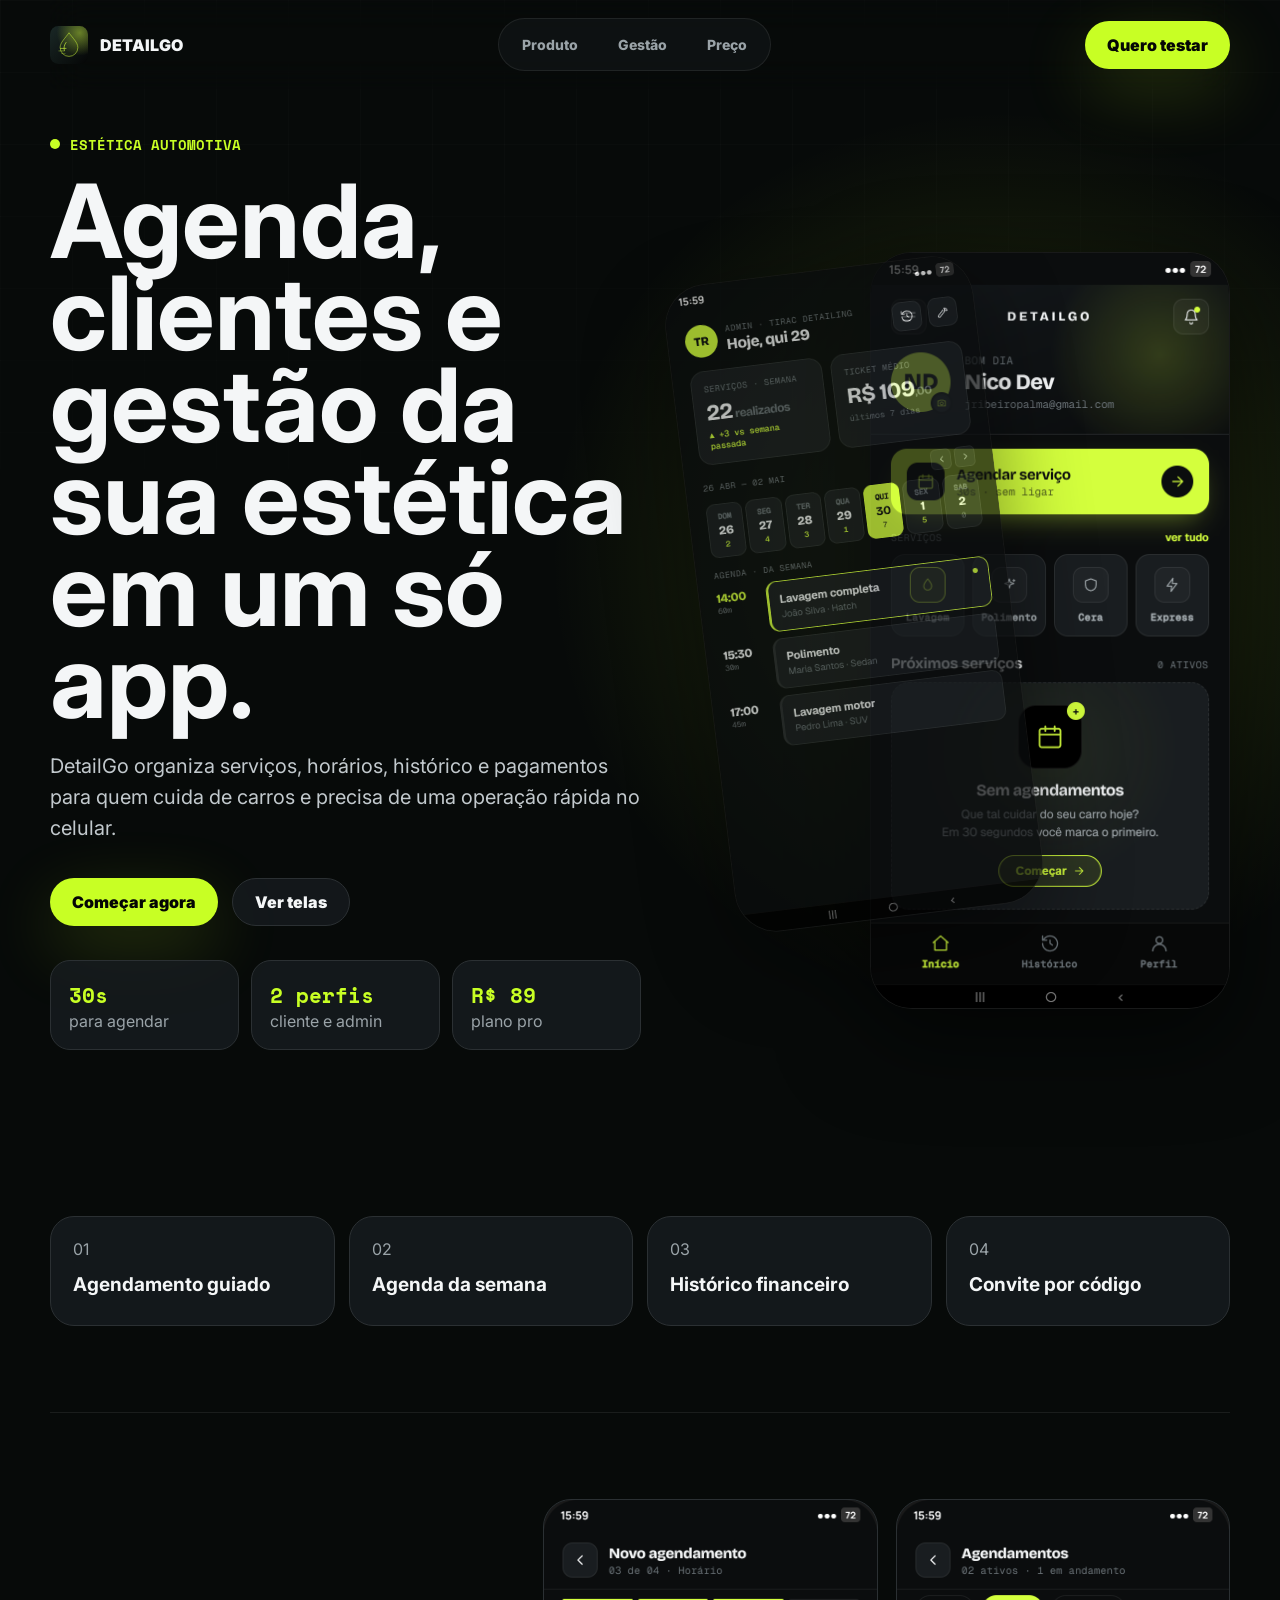
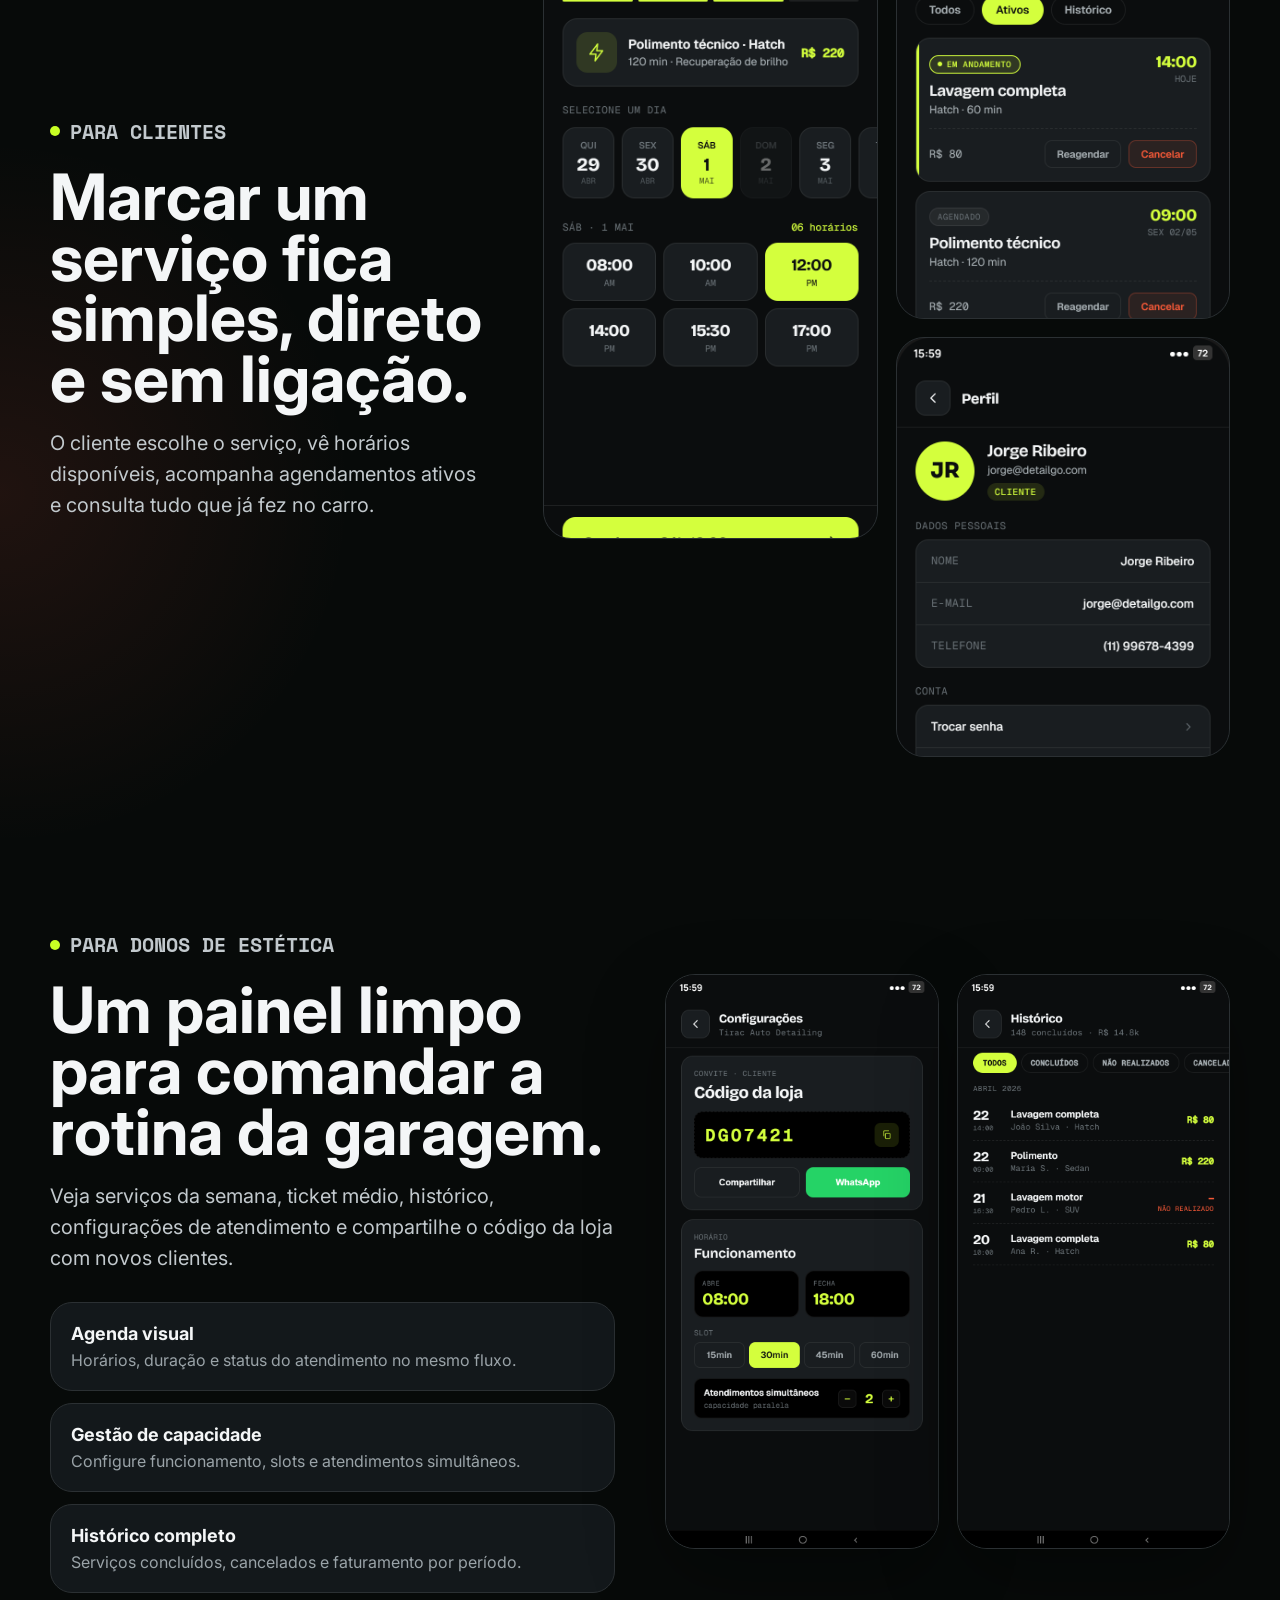
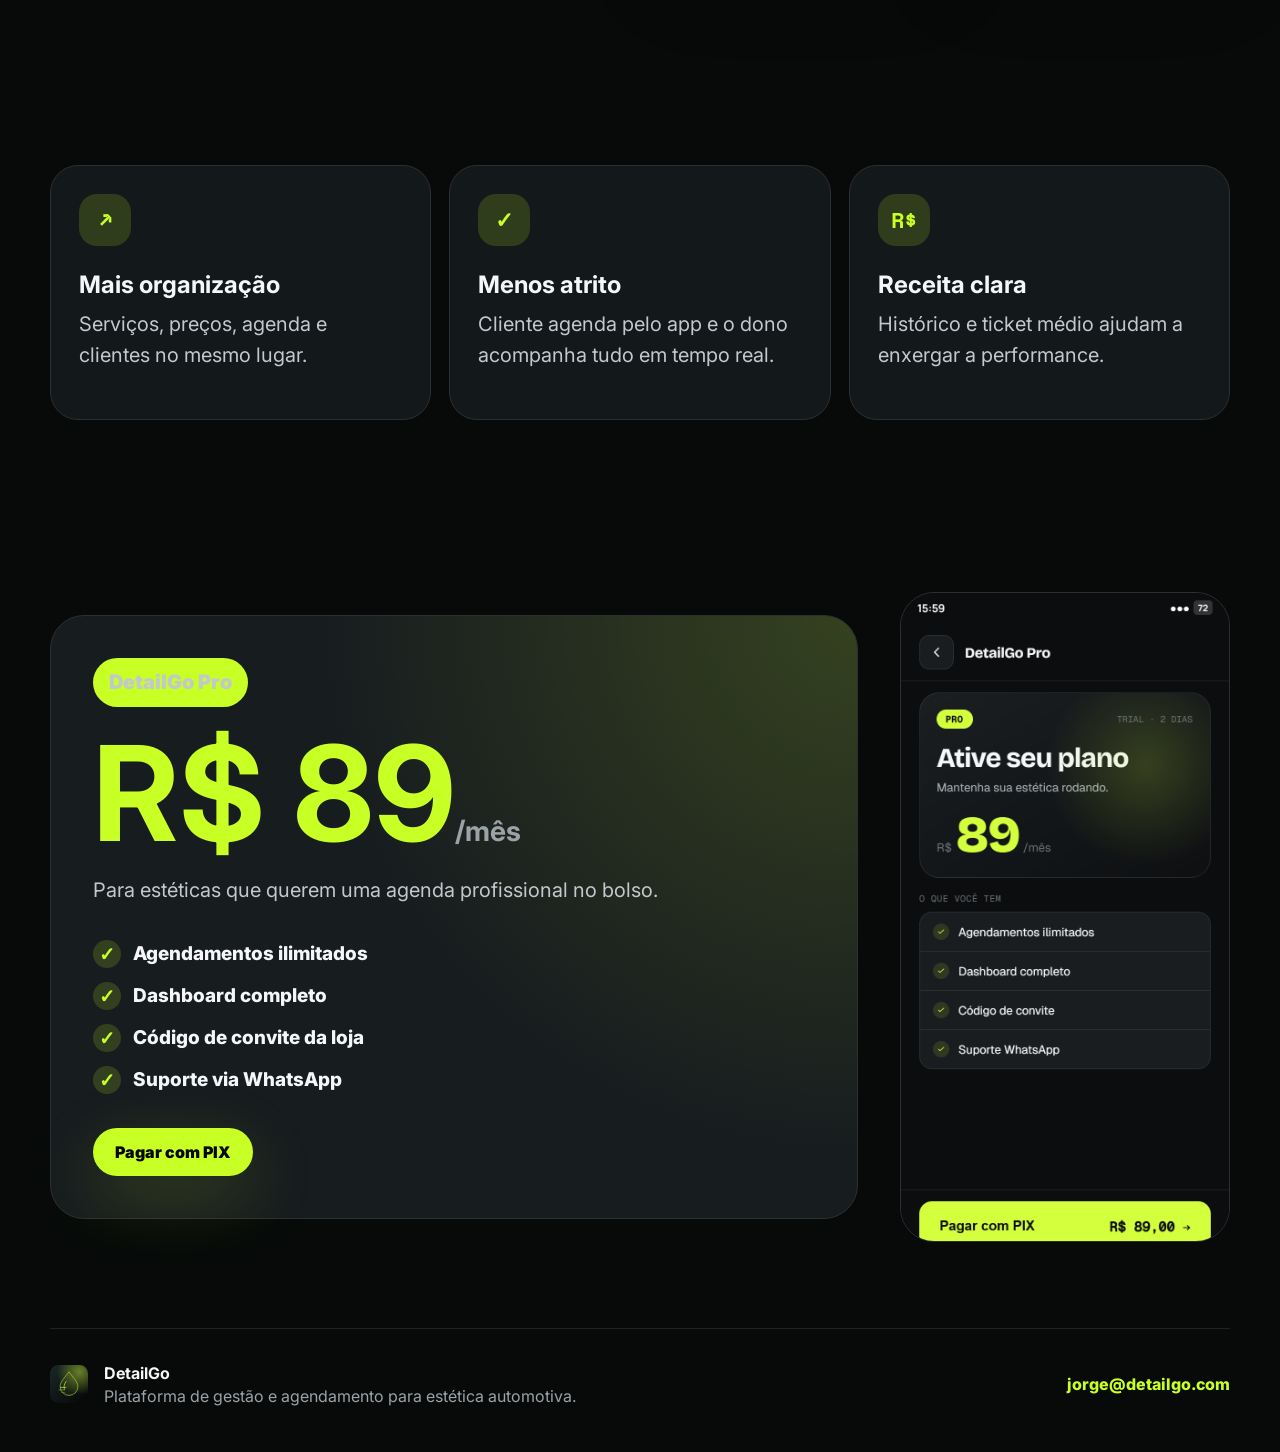
==== index.html @ 1adf85b4 "Create DetailGo landing page" ====
<!doctype html>
<html lang="pt-BR">
  <head>
    <meta charset="utf-8" />
    <meta name="viewport" content="width=device-width, initial-scale=1" />
    <meta
      name="description"
      content="DetailGo: plataforma de gestão e agendamento para serviços de estética automotiva."
    />
    <title>DetailGo - Estética Automotiva</title>
    <link rel="preconnect" href="https://fonts.googleapis.com" />
    <link rel="preconnect" href="https://fonts.gstatic.com" crossorigin />
    <link
      href="https://fonts.googleapis.com/css2?family=Inter:wght@500;600;700;800;900&family=Space+Mono:wght@400;700&display=swap"
      rel="stylesheet"
    />
    <link rel="stylesheet" href="styles.css" />
  </head>
  <body>
    <header class="topbar">
      <a class="brand" href="#inicio" aria-label="DetailGo">
        <img src="assets/logo-01-speed-drop.svg" alt="" />
        <span>DetailGo</span>
      </a>
      <nav class="nav" aria-label="Principal">
        <a href="#produto">Produto</a>
        <a href="#gestao">Gestão</a>
        <a href="#preco">Preço</a>
      </nav>
      <a class="nav-cta" href="mailto:jorge@detailgo.com">Quero testar</a>
    </header>

    <main id="inicio">
      <section class="hero">
        <div class="hero-copy">
          <p class="eyebrow"><span></span> estética automotiva</p>
          <h1>Agenda, clientes e gestão da sua estética em um só app.</h1>
          <p class="lead">
            DetailGo organiza serviços, horários, histórico e pagamentos para
            quem cuida de carros e precisa de uma operação rápida no celular.
          </p>
          <div class="hero-actions">
            <a class="button primary" href="mailto:jorge@detailgo.com">Começar agora</a>
            <a class="button ghost" href="#produto">Ver telas</a>
          </div>
          <div class="metrics" aria-label="Resumo do produto">
            <div>
              <strong>30s</strong>
              <span>para agendar</span>
            </div>
            <div>
              <strong>2 perfis</strong>
              <span>cliente e admin</span>
            </div>
            <div>
              <strong>R$ 89</strong>
              <span>plano pro</span>
            </div>
          </div>
        </div>

        <div class="phone-stage" aria-label="Prévia do aplicativo DetailGo">
          <div class="phone phone-main">
            <img src="assets/cliente-03-home.png" alt="Tela inicial do app DetailGo para clientes" />
          </div>
          <div class="phone phone-back">
            <img src="assets/admin-01-painel.png" alt="Painel administrativo do DetailGo" />
          </div>
        </div>
      </section>

      <section class="section strip" aria-label="Principais recursos">
        <div class="strip-item">
          <span>01</span>
          <strong>Agendamento guiado</strong>
        </div>
        <div class="strip-item">
          <span>02</span>
          <strong>Agenda da semana</strong>
        </div>
        <div class="strip-item">
          <span>03</span>
          <strong>Histórico financeiro</strong>
        </div>
        <div class="strip-item">
          <span>04</span>
          <strong>Convite por código</strong>
        </div>
      </section>

      <section id="produto" class="section split">
        <div>
          <p class="eyebrow"><span></span> para clientes</p>
          <h2>Marcar um serviço fica simples, direto e sem ligação.</h2>
          <p>
            O cliente escolhe o serviço, vê horários disponíveis, acompanha
            agendamentos ativos e consulta tudo que já fez no carro.
          </p>
        </div>
        <div class="screen-grid">
          <figure class="screen-card tall">
            <img src="assets/cliente-05-agendamento.png" alt="Seleção de horário no DetailGo" />
          </figure>
          <figure class="screen-card">
            <img src="assets/cliente-06-agendamentos.png" alt="Lista de agendamentos ativos" />
          </figure>
          <figure class="screen-card">
            <img src="assets/cliente-08-perfil.png" alt="Perfil do cliente no DetailGo" />
          </figure>
        </div>
      </section>

      <section id="gestao" class="section admin-panel">
        <div class="admin-copy">
          <p class="eyebrow"><span></span> para donos de estética</p>
          <h2>Um painel limpo para comandar a rotina da garagem.</h2>
          <p>
            Veja serviços da semana, ticket médio, histórico, configurações de
            atendimento e compartilhe o código da loja com novos clientes.
          </p>
          <div class="feature-list">
            <div>
              <strong>Agenda visual</strong>
              <span>Horários, duração e status do atendimento no mesmo fluxo.</span>
            </div>
            <div>
              <strong>Gestão de capacidade</strong>
              <span>Configure funcionamento, slots e atendimentos simultâneos.</span>
            </div>
            <div>
              <strong>Histórico completo</strong>
              <span>Serviços concluídos, cancelados e faturamento por período.</span>
            </div>
          </div>
        </div>
        <div class="admin-screens">
          <img src="assets/admin-02-gerenciar.png" alt="Configurações da loja no DetailGo" />
          <img src="assets/admin-03-historico.png" alt="Histórico administrativo no DetailGo" />
        </div>
      </section>

      <section class="section cards">
        <article>
          <span class="icon">↗</span>
          <h3>Mais organização</h3>
          <p>Serviços, preços, agenda e clientes no mesmo lugar.</p>
        </article>
        <article>
          <span class="icon">✓</span>
          <h3>Menos atrito</h3>
          <p>Cliente agenda pelo app e o dono acompanha tudo em tempo real.</p>
        </article>
        <article>
          <span class="icon">R$</span>
          <h3>Receita clara</h3>
          <p>Histórico e ticket médio ajudam a enxergar a performance.</p>
        </article>
      </section>

      <section id="preco" class="section pricing">
        <div class="pricing-card">
          <div>
            <p class="badge">DetailGo Pro</p>
            <h2>R$ 89<span>/mês</span></h2>
            <p>Para estéticas que querem uma agenda profissional no bolso.</p>
          </div>
          <ul>
            <li>Agendamentos ilimitados</li>
            <li>Dashboard completo</li>
            <li>Código de convite da loja</li>
            <li>Suporte via WhatsApp</li>
          </ul>
          <a class="button primary" href="mailto:jorge@detailgo.com">Pagar com PIX</a>
        </div>
        <div class="price-phone">
          <img src="assets/admin-04-assinatura.png" alt="Tela de assinatura DetailGo Pro" />
        </div>
      </section>
    </main>

    <footer class="footer">
      <img src="assets/logo-01-speed-drop.svg" alt="" />
      <div>
        <strong>DetailGo</strong>
        <span>Plataforma de gestão e agendamento para estética automotiva.</span>
      </div>
      <a href="mailto:jorge@detailgo.com">jorge@detailgo.com</a>
    </footer>
  </body>
</html>
---- styles.css ----
:root {
  --lime: #c8ff24;
  --lime-soft: rgba(200, 255, 36, 0.16);
  --ink: #070a09;
  --panel: #171c1f;
  --panel-2: #101415;
  --line: #2b3033;
  --text: #f4f6f7;
  --muted: #9aa3a8;
  --danger: #ff6548;
}

* {
  box-sizing: border-box;
}

html {
  scroll-behavior: smooth;
}

body {
  margin: 0;
  background:
    radial-gradient(circle at 78% 12%, rgba(200, 255, 36, 0.18), transparent 28rem),
    radial-gradient(circle at 0% 45%, rgba(255, 96, 72, 0.1), transparent 22rem),
    var(--ink);
  color: var(--text);
  font-family: Inter, system-ui, -apple-system, BlinkMacSystemFont, "Segoe UI", sans-serif;
}

body::before {
  content: "";
  position: fixed;
  inset: 0;
  pointer-events: none;
  background-image:
    linear-gradient(rgba(255, 255, 255, 0.028) 1px, transparent 1px),
    linear-gradient(90deg, rgba(255, 255, 255, 0.028) 1px, transparent 1px);
  background-size: 72px 72px;
  mask-image: linear-gradient(to bottom, rgba(0, 0, 0, 0.7), transparent 75%);
}

a {
  color: inherit;
  text-decoration: none;
}

img {
  display: block;
  max-width: 100%;
}

.topbar {
  position: sticky;
  top: 0;
  z-index: 20;
  display: flex;
  align-items: center;
  justify-content: space-between;
  gap: 24px;
  width: min(1180px, calc(100% - 40px));
  margin: 0 auto;
  padding: 18px 0;
  backdrop-filter: blur(18px);
}

.brand {
  display: inline-flex;
  align-items: center;
  gap: 12px;
  font-weight: 900;
  text-transform: uppercase;
  letter-spacing: 0;
}

.brand img,
.footer img {
  width: 38px;
  height: 38px;
  object-fit: contain;
}

.nav {
  display: flex;
  align-items: center;
  gap: 8px;
  padding: 7px;
  border: 1px solid rgba(255, 255, 255, 0.08);
  border-radius: 999px;
  background: rgba(16, 20, 21, 0.78);
}

.nav a {
  padding: 10px 16px;
  border-radius: 999px;
  color: var(--muted);
  font-size: 14px;
  font-weight: 800;
}

.nav a:hover {
  color: var(--text);
  background: rgba(255, 255, 255, 0.06);
}

.nav-cta,
.button {
  display: inline-flex;
  align-items: center;
  justify-content: center;
  min-height: 48px;
  padding: 0 22px;
  border-radius: 999px;
  font-weight: 900;
}

.nav-cta,
.button.primary {
  background: var(--lime);
  color: #050705;
  box-shadow: 0 22px 70px rgba(200, 255, 36, 0.18);
}

.button.ghost {
  border: 1px solid var(--line);
  background: rgba(23, 28, 31, 0.78);
  color: var(--text);
}

.hero,
.section {
  width: min(1180px, calc(100% - 40px));
  margin: 0 auto;
}

.hero {
  display: grid;
  grid-template-columns: minmax(0, 1fr) minmax(420px, 0.9fr);
  align-items: center;
  gap: 58px;
  min-height: calc(100vh - 84px);
  padding: 44px 0 80px;
}

.eyebrow {
  display: inline-flex;
  align-items: center;
  gap: 10px;
  margin: 0 0 20px;
  color: var(--lime);
  font-family: "Space Mono", monospace;
  font-size: 14px;
  font-weight: 700;
  text-transform: uppercase;
  letter-spacing: 0;
}

.eyebrow span {
  width: 10px;
  height: 10px;
  border-radius: 50%;
  background: var(--lime);
}

h1,
h2,
h3,
p {
  margin-top: 0;
}

h1 {
  max-width: 740px;
  margin-bottom: 24px;
  font-size: clamp(48px, 8vw, 104px);
  line-height: 0.9;
  letter-spacing: 0;
}

h2 {
  margin-bottom: 18px;
  font-size: clamp(34px, 5vw, 64px);
  line-height: 0.95;
  letter-spacing: 0;
}

h3 {
  margin-bottom: 10px;
  font-size: 24px;
}

.lead,
.split p,
.admin-copy > p,
.pricing-card p,
.cards p {
  color: #c2c9cd;
  font-size: 20px;
  line-height: 1.55;
}

.hero-actions {
  display: flex;
  flex-wrap: wrap;
  gap: 14px;
  margin: 34px 0;
}

.metrics {
  display: grid;
  grid-template-columns: repeat(3, minmax(0, 1fr));
  gap: 12px;
  max-width: 620px;
}

.metrics div,
.strip-item,
.cards article,
.pricing-card,
.feature-list div {
  border: 1px solid var(--line);
  background: rgba(23, 28, 31, 0.82);
}

.metrics div {
  padding: 18px;
  border-radius: 20px;
}

.metrics strong {
  display: block;
  color: var(--lime);
  font-family: "Space Mono", monospace;
  font-size: 21px;
}

.metrics span,
.strip-item span,
.feature-list span,
.footer span {
  color: var(--muted);
}

.phone-stage {
  position: relative;
  min-height: 680px;
}

.phone {
  position: absolute;
  overflow: hidden;
  border: 1px solid rgba(255, 255, 255, 0.08);
  border-radius: 42px;
  background: #050606;
  box-shadow: 0 30px 90px rgba(0, 0, 0, 0.58);
}

.phone img {
  width: 100%;
  height: 100%;
  object-fit: cover;
}

.phone-main {
  right: 0;
  top: 0;
  width: min(360px, 74vw);
}

.phone-back {
  left: 0;
  bottom: 12px;
  width: min(310px, 60vw);
  opacity: 0.72;
  transform: rotate(-7deg);
}

.strip {
  display: grid;
  grid-template-columns: repeat(4, minmax(0, 1fr));
  gap: 14px;
  padding: 22px 0 96px;
}

.strip-item {
  min-height: 110px;
  padding: 22px;
  border-radius: 24px;
}

.strip-item strong {
  display: block;
  margin-top: 14px;
  font-size: 19px;
}

.section {
  padding: 86px 0;
}

.split {
  display: grid;
  grid-template-columns: 0.78fr 1.22fr;
  gap: 54px;
  align-items: center;
  border-top: 1px solid rgba(255, 255, 255, 0.08);
}

.screen-grid {
  display: grid;
  grid-template-columns: repeat(2, minmax(0, 1fr));
  gap: 18px;
  align-items: start;
}

.screen-card {
  overflow: hidden;
  margin: 0;
  border: 1px solid var(--line);
  border-radius: 28px;
  background: var(--panel);
  max-height: 420px;
}

.screen-card.tall {
  grid-row: span 2;
  max-height: 640px;
}

.screen-card img {
  width: 100%;
  height: 100%;
  object-fit: cover;
  object-position: top;
}

.admin-panel {
  display: grid;
  grid-template-columns: 1fr 1fr;
  gap: 50px;
  align-items: center;
}

.feature-list {
  display: grid;
  gap: 12px;
  margin-top: 28px;
}

.feature-list div {
  padding: 20px;
  border-radius: 22px;
}

.feature-list strong,
.feature-list span {
  display: block;
}

.feature-list strong {
  margin-bottom: 6px;
  font-size: 18px;
}

.admin-screens {
  display: grid;
  grid-template-columns: repeat(2, minmax(0, 1fr));
  gap: 18px;
}

.admin-screens img {
  overflow: hidden;
  border: 1px solid var(--line);
  border-radius: 30px;
  background: var(--panel);
  box-shadow: 0 28px 80px rgba(0, 0, 0, 0.32);
}

.cards {
  display: grid;
  grid-template-columns: repeat(3, minmax(0, 1fr));
  gap: 18px;
}

.cards article {
  padding: 28px;
  border-radius: 28px;
}

.icon {
  display: inline-flex;
  align-items: center;
  justify-content: center;
  width: 52px;
  height: 52px;
  margin-bottom: 24px;
  border-radius: 18px;
  background: var(--lime-soft);
  color: var(--lime);
  font-family: "Space Mono", monospace;
  font-size: 22px;
  font-weight: 700;
}

.pricing {
  display: grid;
  grid-template-columns: minmax(0, 1fr) 330px;
  gap: 42px;
  align-items: center;
}

.pricing-card {
  padding: 42px;
  border-radius: 34px;
  background:
    radial-gradient(circle at 100% 0%, rgba(200, 255, 36, 0.17), transparent 34rem),
    var(--panel);
}

.badge {
  display: inline-flex;
  width: fit-content;
  margin-bottom: 24px;
  padding: 9px 16px;
  border-radius: 999px;
  background: var(--lime);
  color: #080a08;
  font-weight: 900;
}

.pricing h2 {
  color: var(--lime);
  font-size: clamp(72px, 12vw, 132px);
}

.pricing h2 span {
  color: var(--muted);
  font-size: 28px;
}

.pricing ul {
  display: grid;
  gap: 14px;
  margin: 34px 0;
  padding: 0;
  list-style: none;
}

.pricing li {
  display: flex;
  gap: 12px;
  align-items: center;
  font-size: 19px;
  font-weight: 800;
}

.pricing li::before {
  content: "✓";
  display: inline-flex;
  align-items: center;
  justify-content: center;
  width: 28px;
  height: 28px;
  border-radius: 50%;
  background: var(--lime-soft);
  color: var(--lime);
  font-family: "Space Mono", monospace;
}

.price-phone {
  overflow: hidden;
  border: 1px solid var(--line);
  border-radius: 34px;
  max-height: 650px;
}

.price-phone img {
  width: 100%;
  height: 100%;
  object-fit: cover;
  object-position: top;
}

.footer {
  display: flex;
  align-items: center;
  gap: 16px;
  width: min(1180px, calc(100% - 40px));
  margin: 0 auto;
  padding: 34px 0 46px;
  border-top: 1px solid rgba(255, 255, 255, 0.1);
}

.footer div {
  display: grid;
  gap: 3px;
  margin-right: auto;
}

.footer a {
  color: var(--lime);
  font-weight: 800;
}

@media (max-width: 960px) {
  .nav {
    display: none;
  }

  .hero,
  .split,
  .admin-panel,
  .pricing {
    grid-template-columns: 1fr;
  }

  .hero {
    gap: 24px;
    min-height: auto;
  }

  .phone-stage {
    min-height: 580px;
  }

  .strip,
  .cards {
    grid-template-columns: repeat(2, minmax(0, 1fr));
  }

  .pricing {
    max-width: 620px;
  }
}

@media (max-width: 640px) {
  .topbar,
  .hero,
  .section,
  .footer {
    width: min(100% - 28px, 1180px);
  }

  .brand span {
    display: none;
  }

  .nav-cta {
    min-height: 42px;
    padding: 0 16px;
    font-size: 14px;
  }

  .hero {
    padding-top: 26px;
  }

  h1 {
    font-size: clamp(44px, 16vw, 76px);
  }

  .lead,
  .split p,
  .admin-copy > p,
  .pricing-card p,
  .cards p {
    font-size: 17px;
  }

  .metrics,
  .strip,
  .cards,
  .screen-grid,
  .admin-screens {
    grid-template-columns: 1fr;
  }

  .phone-stage {
    min-height: 500px;
  }

  .phone-main {
    width: 78vw;
  }

  .phone-back {
    width: 58vw;
  }

  .screen-card,
  .screen-card.tall {
    max-height: 520px;
  }

  .pricing-card {
    padding: 28px;
  }

  .footer {
    align-items: flex-start;
    flex-direction: column;
  }
}
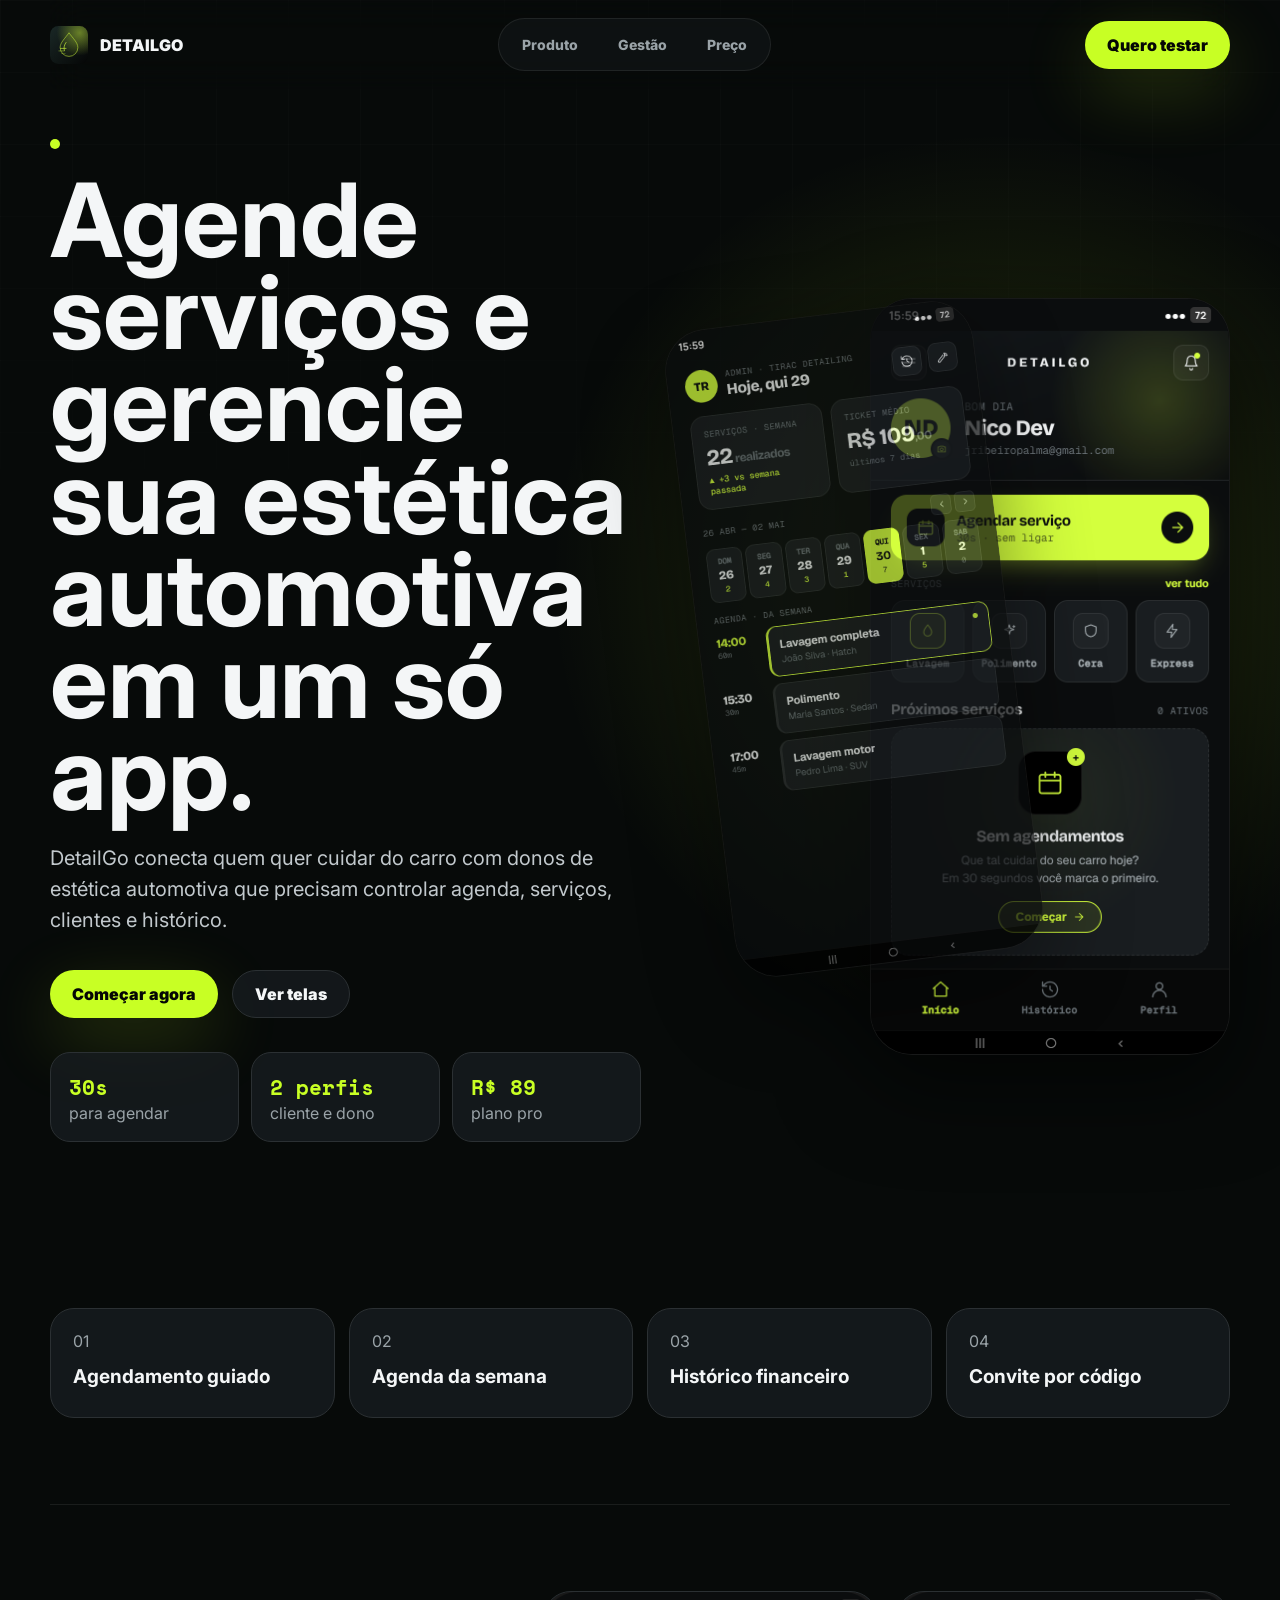
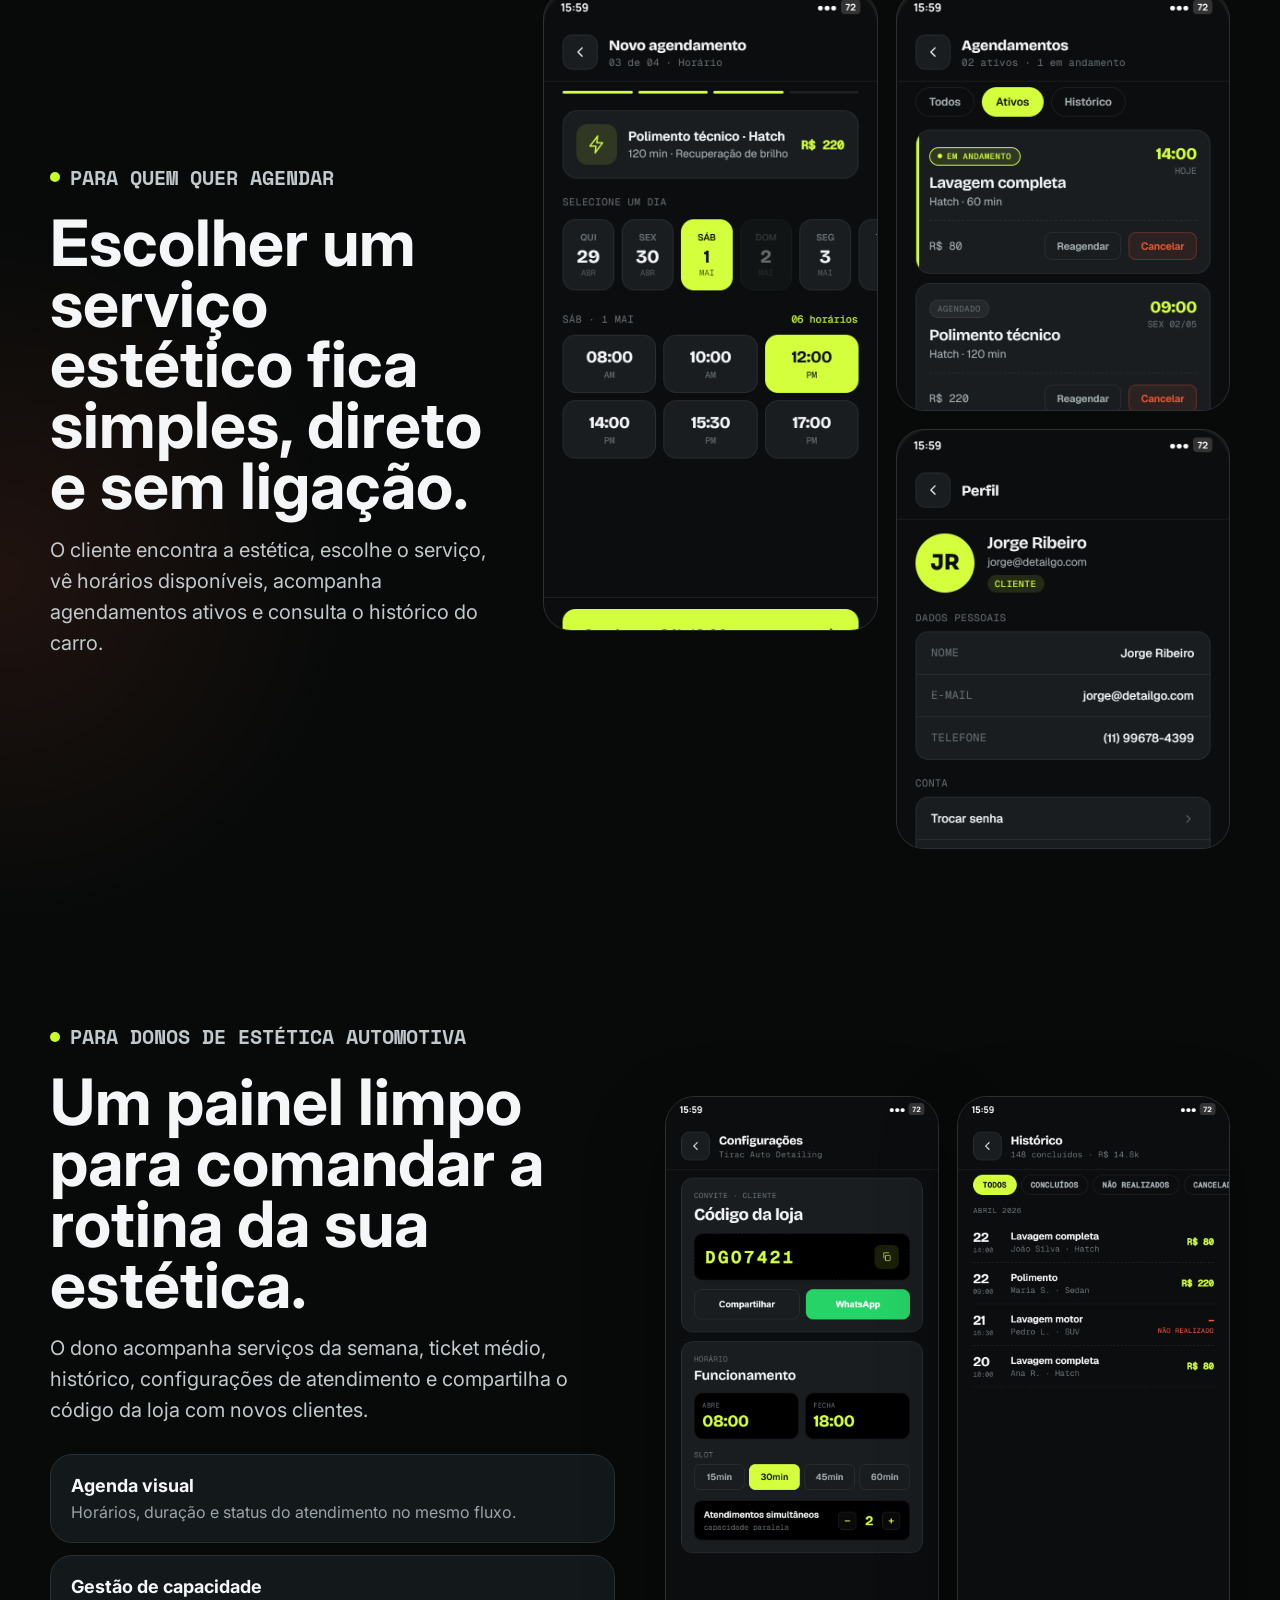
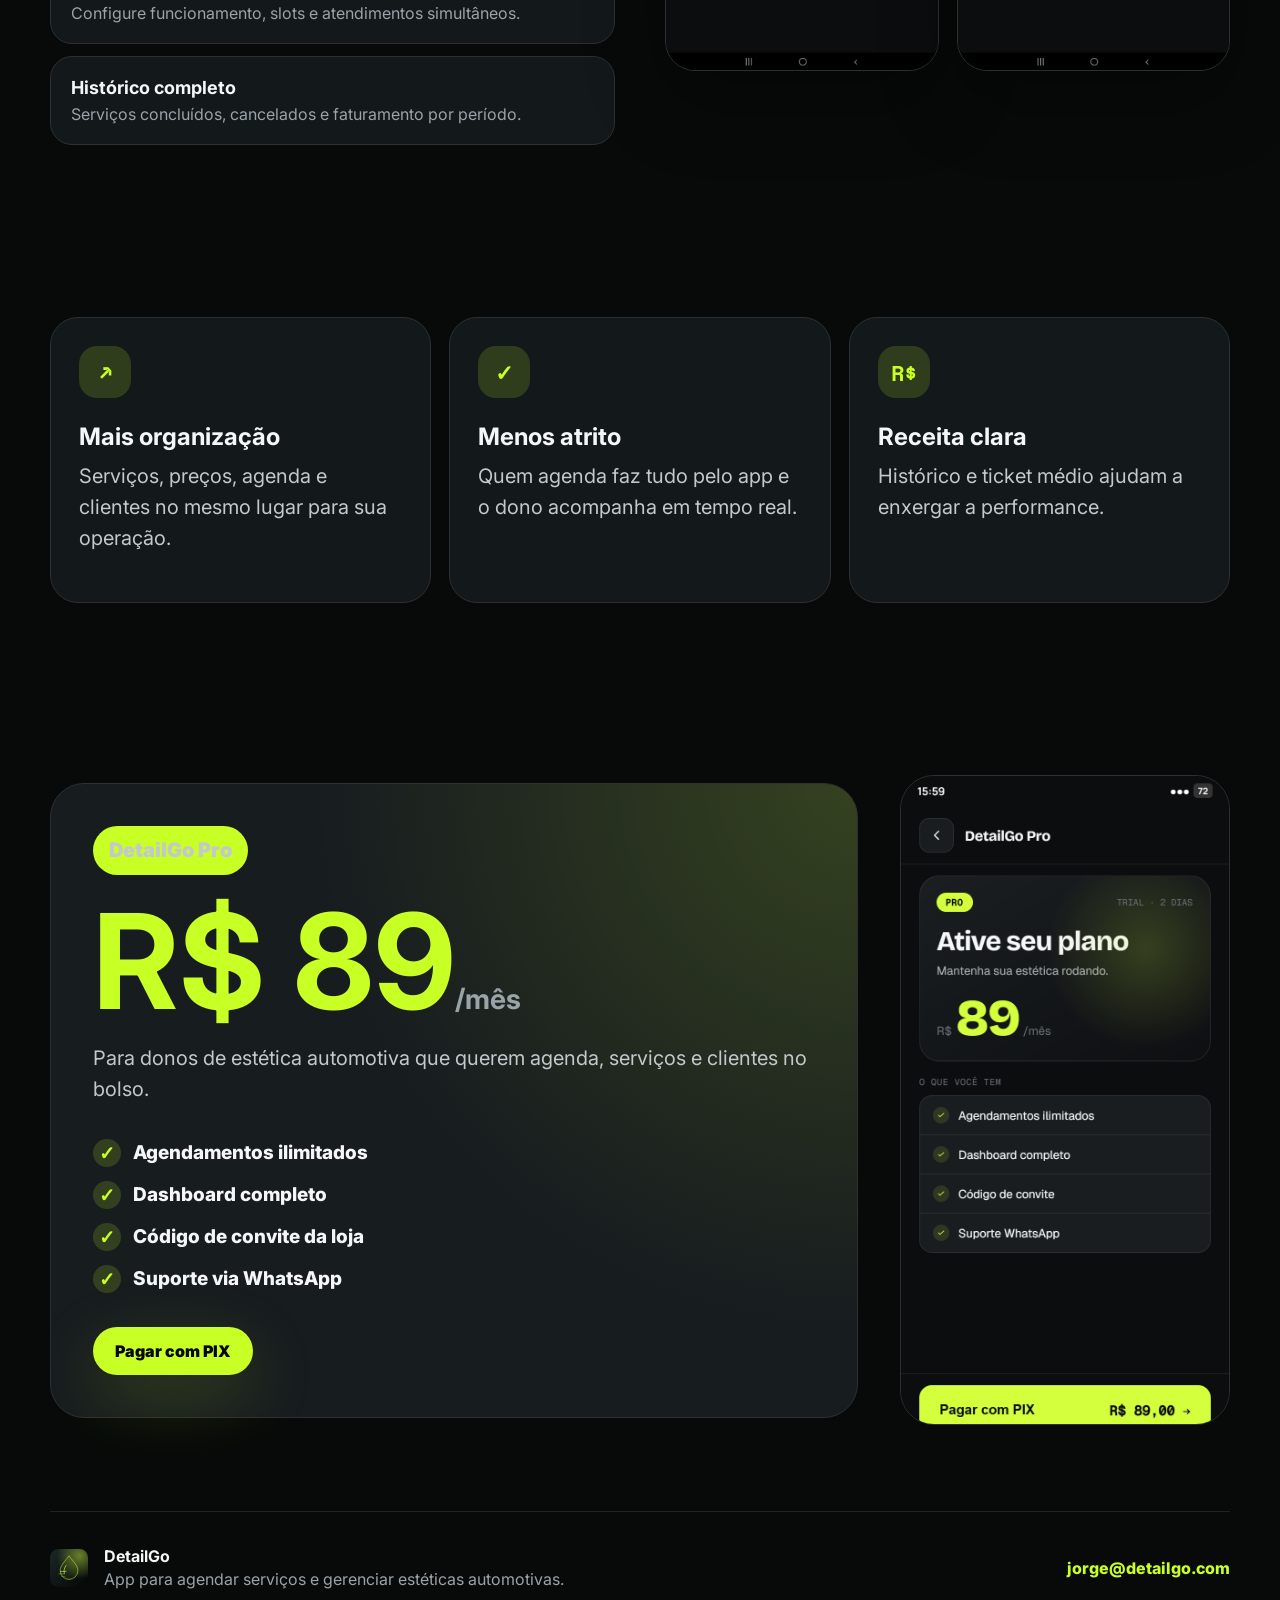
==== commit ca69d04a: "Refine audience messaging" ====
--- a/index.html
+++ b/index.html
@@ -5,9 +5,9 @@
     <meta name="viewport" content="width=device-width, initial-scale=1" />
     <meta
       name="description"
-      content="DetailGo: plataforma de gestão e agendamento para serviços de estética automotiva."
+      content="DetailGo: app para agendar serviços estéticos automotivos e gerenciar estéticas automotivas."
     />
-    <title>DetailGo - Estética Automotiva</title>
+    <title>DetailGo - Agendamentos e gestão para estética automotiva</title>
     <link rel="preconnect" href="https://fonts.googleapis.com" />
     <link rel="preconnect" href="https://fonts.gstatic.com" crossorigin />
     <link
@@ -33,11 +33,20 @@
     <main id="inicio">
       <section class="hero">
         <div class="hero-copy">
-          <p class="eyebrow"><span></span> estética automotiva</p>
-          <h1>Agenda, clientes e gestão da sua estética em um só app.</h1>
+          <p class="eyebrow rotating-eyebrow">
+            <span class="dot"></span>
+            <span class="rotator" aria-label="estética automotiva, serviços, agendamentos, gestão e clientes">
+              <span>estética automotiva</span>
+              <span>serviços</span>
+              <span>agendamentos</span>
+              <span>gestão</span>
+              <span>clientes</span>
+            </span>
+          </p>
+          <h1>Agende serviços e gerencie sua estética automotiva em um só app.</h1>
           <p class="lead">
-            DetailGo organiza serviços, horários, histórico e pagamentos para
-            quem cuida de carros e precisa de uma operação rápida no celular.
+            DetailGo conecta quem quer cuidar do carro com donos de estética
+            automotiva que precisam controlar agenda, serviços, clientes e histórico.
           </p>
           <div class="hero-actions">
             <a class="button primary" href="mailto:jorge@detailgo.com">Começar agora</a>
@@ -50,7 +59,7 @@
             </div>
             <div>
               <strong>2 perfis</strong>
-              <span>cliente e admin</span>
+              <span>cliente e dono</span>
             </div>
             <div>
               <strong>R$ 89</strong>
@@ -90,11 +99,11 @@
 
       <section id="produto" class="section split">
         <div>
-          <p class="eyebrow"><span></span> para clientes</p>
-          <h2>Marcar um serviço fica simples, direto e sem ligação.</h2>
+          <p class="eyebrow"><span class="dot"></span> para quem quer agendar</p>
+          <h2>Escolher um serviço estético fica simples, direto e sem ligação.</h2>
           <p>
-            O cliente escolhe o serviço, vê horários disponíveis, acompanha
-            agendamentos ativos e consulta tudo que já fez no carro.
+            O cliente encontra a estética, escolhe o serviço, vê horários
+            disponíveis, acompanha agendamentos ativos e consulta o histórico do carro.
           </p>
         </div>
         <div class="screen-grid">
@@ -112,11 +121,11 @@
 
       <section id="gestao" class="section admin-panel">
         <div class="admin-copy">
-          <p class="eyebrow"><span></span> para donos de estética</p>
-          <h2>Um painel limpo para comandar a rotina da garagem.</h2>
+          <p class="eyebrow"><span class="dot"></span> para donos de estética automotiva</p>
+          <h2>Um painel limpo para comandar a rotina da sua estética.</h2>
           <p>
-            Veja serviços da semana, ticket médio, histórico, configurações de
-            atendimento e compartilhe o código da loja com novos clientes.
+            O dono acompanha serviços da semana, ticket médio, histórico,
+            configurações de atendimento e compartilha o código da loja com novos clientes.
           </p>
           <div class="feature-list">
             <div>
@@ -143,12 +152,12 @@
         <article>
           <span class="icon">↗</span>
           <h3>Mais organização</h3>
-          <p>Serviços, preços, agenda e clientes no mesmo lugar.</p>
+          <p>Serviços, preços, agenda e clientes no mesmo lugar para sua operação.</p>
         </article>
         <article>
           <span class="icon">✓</span>
           <h3>Menos atrito</h3>
-          <p>Cliente agenda pelo app e o dono acompanha tudo em tempo real.</p>
+          <p>Quem agenda faz tudo pelo app e o dono acompanha em tempo real.</p>
         </article>
         <article>
           <span class="icon">R$</span>
@@ -162,7 +171,7 @@
           <div>
             <p class="badge">DetailGo Pro</p>
             <h2>R$ 89<span>/mês</span></h2>
-            <p>Para estéticas que querem uma agenda profissional no bolso.</p>
+            <p>Para donos de estética automotiva que querem agenda, serviços e clientes no bolso.</p>
           </div>
           <ul>
             <li>Agendamentos ilimitados</li>
@@ -182,7 +191,7 @@
       <img src="assets/logo-01-speed-drop.svg" alt="" />
       <div>
         <strong>DetailGo</strong>
-        <span>Plataforma de gestão e agendamento para estética automotiva.</span>
+        <span>App para agendar serviços e gerenciar estéticas automotivas.</span>
       </div>
       <a href="mailto:jorge@detailgo.com">jorge@detailgo.com</a>
     </footer>
--- a/styles.css
+++ b/styles.css
@@ -20,6 +20,7 @@
 
 body {
   margin: 0;
+  overflow-x: hidden;
   background:
     radial-gradient(circle at 78% 12%, rgba(200, 255, 36, 0.18), transparent 28rem),
     radial-gradient(circle at 0% 45%, rgba(255, 96, 72, 0.1), transparent 22rem),
@@ -112,6 +113,7 @@
   padding: 0 22px;
   border-radius: 999px;
   font-weight: 900;
+  text-align: center;
 }
 
 .nav-cta,
@@ -155,11 +157,79 @@
   letter-spacing: 0;
 }
 
-.eyebrow span {
+.eyebrow .dot {
+  flex: 0 0 auto;
   width: 10px;
   height: 10px;
   border-radius: 50%;
   background: var(--lime);
+}
+
+.rotating-eyebrow {
+  align-items: center;
+}
+
+.rotator {
+  position: relative;
+  display: inline-grid;
+  width: 20ch;
+  height: 1.45em;
+  overflow: hidden;
+}
+
+.rotator span {
+  grid-area: 1 / 1;
+  opacity: 0;
+  transform: translateY(0.8em);
+  animation: rotateWords 10s infinite;
+  white-space: nowrap;
+}
+
+.rotator span:nth-child(2) {
+  animation-delay: 2s;
+}
+
+.rotator span:nth-child(3) {
+  animation-delay: 4s;
+}
+
+.rotator span:nth-child(4) {
+  animation-delay: 6s;
+}
+
+.rotator span:nth-child(5) {
+  animation-delay: 8s;
+}
+
+@keyframes rotateWords {
+  0%,
+  5% {
+    opacity: 0;
+    transform: translateY(0.8em);
+  }
+
+  10%,
+  18% {
+    opacity: 1;
+    transform: translateY(0);
+  }
+
+  23%,
+  100% {
+    opacity: 0;
+    transform: translateY(-0.8em);
+  }
+}
+
+@media (prefers-reduced-motion: reduce) {
+  .rotator span {
+    animation: none;
+  }
+
+  .rotator span:first-child {
+    opacity: 1;
+    transform: none;
+  }
 }
 
 h1,
@@ -455,7 +525,7 @@
 }
 
 .pricing li::before {
-  content: "✓";
+  content: "\2713";
   display: inline-flex;
   align-items: center;
   justify-content: center;
@@ -534,6 +604,17 @@
 }
 
 @media (max-width: 640px) {
+  body {
+    background:
+      radial-gradient(circle at 78% 8%, rgba(200, 255, 36, 0.16), transparent 19rem),
+      radial-gradient(circle at 0% 30%, rgba(255, 96, 72, 0.08), transparent 16rem),
+      var(--ink);
+  }
+
+  body::before {
+    background-size: 46px 46px;
+  }
+
   .topbar,
   .hero,
   .section,
@@ -541,6 +622,16 @@
     width: min(100% - 28px, 1180px);
   }
 
+  .topbar {
+    padding: 14px 0;
+  }
+
+  .brand img,
+  .footer img {
+    width: 34px;
+    height: 34px;
+  }
+
   .brand span {
     display: none;
   }
@@ -552,11 +643,29 @@
   }
 
   .hero {
-    padding-top: 26px;
+    gap: 30px;
+    padding: 24px 0 48px;
   }
 
   h1 {
-    font-size: clamp(44px, 16vw, 76px);
+    margin-bottom: 18px;
+    font-size: clamp(40px, 14vw, 64px);
+    line-height: 0.92;
+  }
+
+  h2 {
+    font-size: clamp(31px, 10vw, 46px);
+    line-height: 1;
+  }
+
+  h3 {
+    font-size: 21px;
+  }
+
+  .eyebrow {
+    margin-bottom: 14px;
+    font-size: 12px;
+    line-height: 1.35;
   }
 
   .lead,
@@ -565,6 +674,20 @@
   .pricing-card p,
   .cards p {
     font-size: 17px;
+    line-height: 1.48;
+  }
+
+  .hero-actions {
+    display: grid;
+    grid-template-columns: 1fr;
+    gap: 10px;
+    margin: 26px 0;
+  }
+
+  .button {
+    width: 100%;
+    min-height: 54px;
+    padding: 0 20px;
   }
 
   .metrics,
@@ -575,29 +698,196 @@
     grid-template-columns: 1fr;
   }
 
+  .metrics {
+    gap: 10px;
+  }
+
+  .metrics div {
+    display: flex;
+    align-items: center;
+    justify-content: space-between;
+    gap: 16px;
+    min-height: 70px;
+    padding: 16px 18px;
+  }
+
+  .metrics strong {
+    font-size: 20px;
+    white-space: nowrap;
+  }
+
+  .metrics span {
+    text-align: right;
+  }
+
   .phone-stage {
-    min-height: 500px;
+    display: grid;
+    place-items: center;
+    min-height: 0;
+    padding: 4px 0 18px;
+  }
+
+  .phone {
+    position: relative;
+    border-radius: 32px;
   }
 
   .phone-main {
-    width: 78vw;
+    right: auto;
+    top: auto;
+    z-index: 2;
+    width: min(82vw, 310px);
   }
 
   .phone-back {
-    width: 58vw;
+    position: absolute;
+    left: -2px;
+    bottom: 0;
+    width: min(48vw, 190px);
+    opacity: 0.55;
+    transform: rotate(-8deg) translateY(10px);
+  }
+
+  .strip {
+    gap: 10px;
+    padding: 8px 0 44px;
+  }
+
+  .strip-item {
+    min-height: auto;
+    padding: 18px;
+    border-radius: 20px;
+  }
+
+  .strip-item strong {
+    margin-top: 8px;
+    font-size: 17px;
+  }
+
+  .section {
+    padding: 54px 0;
+  }
+
+  .split,
+  .admin-panel,
+  .pricing {
+    gap: 28px;
+  }
+
+  .screen-grid,
+  .admin-screens,
+  .cards,
+  .feature-list {
+    gap: 12px;
+  }
+
+  .screen-card,
+  .screen-card.tall,
+  .admin-screens img,
+  .price-phone {
+    border-radius: 24px;
   }
 
   .screen-card,
   .screen-card.tall {
-    max-height: 520px;
+    max-height: 560px;
+  }
+
+  .cards article {
+    padding: 22px;
+    border-radius: 22px;
+  }
+
+  .icon {
+    width: 46px;
+    height: 46px;
+    margin-bottom: 18px;
+    border-radius: 16px;
   }
 
   .pricing-card {
-    padding: 28px;
+    padding: 24px;
+    border-radius: 26px;
+  }
+
+  .pricing h2 {
+    margin-bottom: 8px;
+    font-size: clamp(64px, 24vw, 96px);
+  }
+
+  .pricing h2 span {
+    display: inline-block;
+    font-size: 21px;
+  }
+
+  .pricing ul {
+    gap: 12px;
+    margin: 26px 0;
+  }
+
+  .pricing li {
+    align-items: flex-start;
+    font-size: 16px;
+    line-height: 1.35;
+  }
+
+  .pricing li::before {
+    flex: 0 0 26px;
+    width: 26px;
+    height: 26px;
+  }
+
+  .price-phone {
+    max-height: 560px;
   }
 
   .footer {
     align-items: flex-start;
     flex-direction: column;
-  }
-}
+    gap: 12px;
+    padding: 28px 0 36px;
+    font-size: 15px;
+  }
+}
+
+@media (max-width: 430px) {
+  .topbar,
+  .hero,
+  .section,
+  .footer {
+    width: min(100% - 22px, 1180px);
+  }
+
+  .nav-cta {
+    min-height: 40px;
+    padding: 0 14px;
+    font-size: 13px;
+  }
+
+  h1 {
+    font-size: clamp(38px, 13.4vw, 54px);
+  }
+
+  .phone-main {
+    width: min(88vw, 292px);
+  }
+
+  .phone-back {
+    display: none;
+  }
+
+  .metrics div {
+    align-items: flex-start;
+    flex-direction: column;
+    gap: 4px;
+  }
+
+  .metrics span {
+    text-align: left;
+  }
+
+  .screen-card,
+  .screen-card.tall {
+    max-height: 500px;
+  }
+}
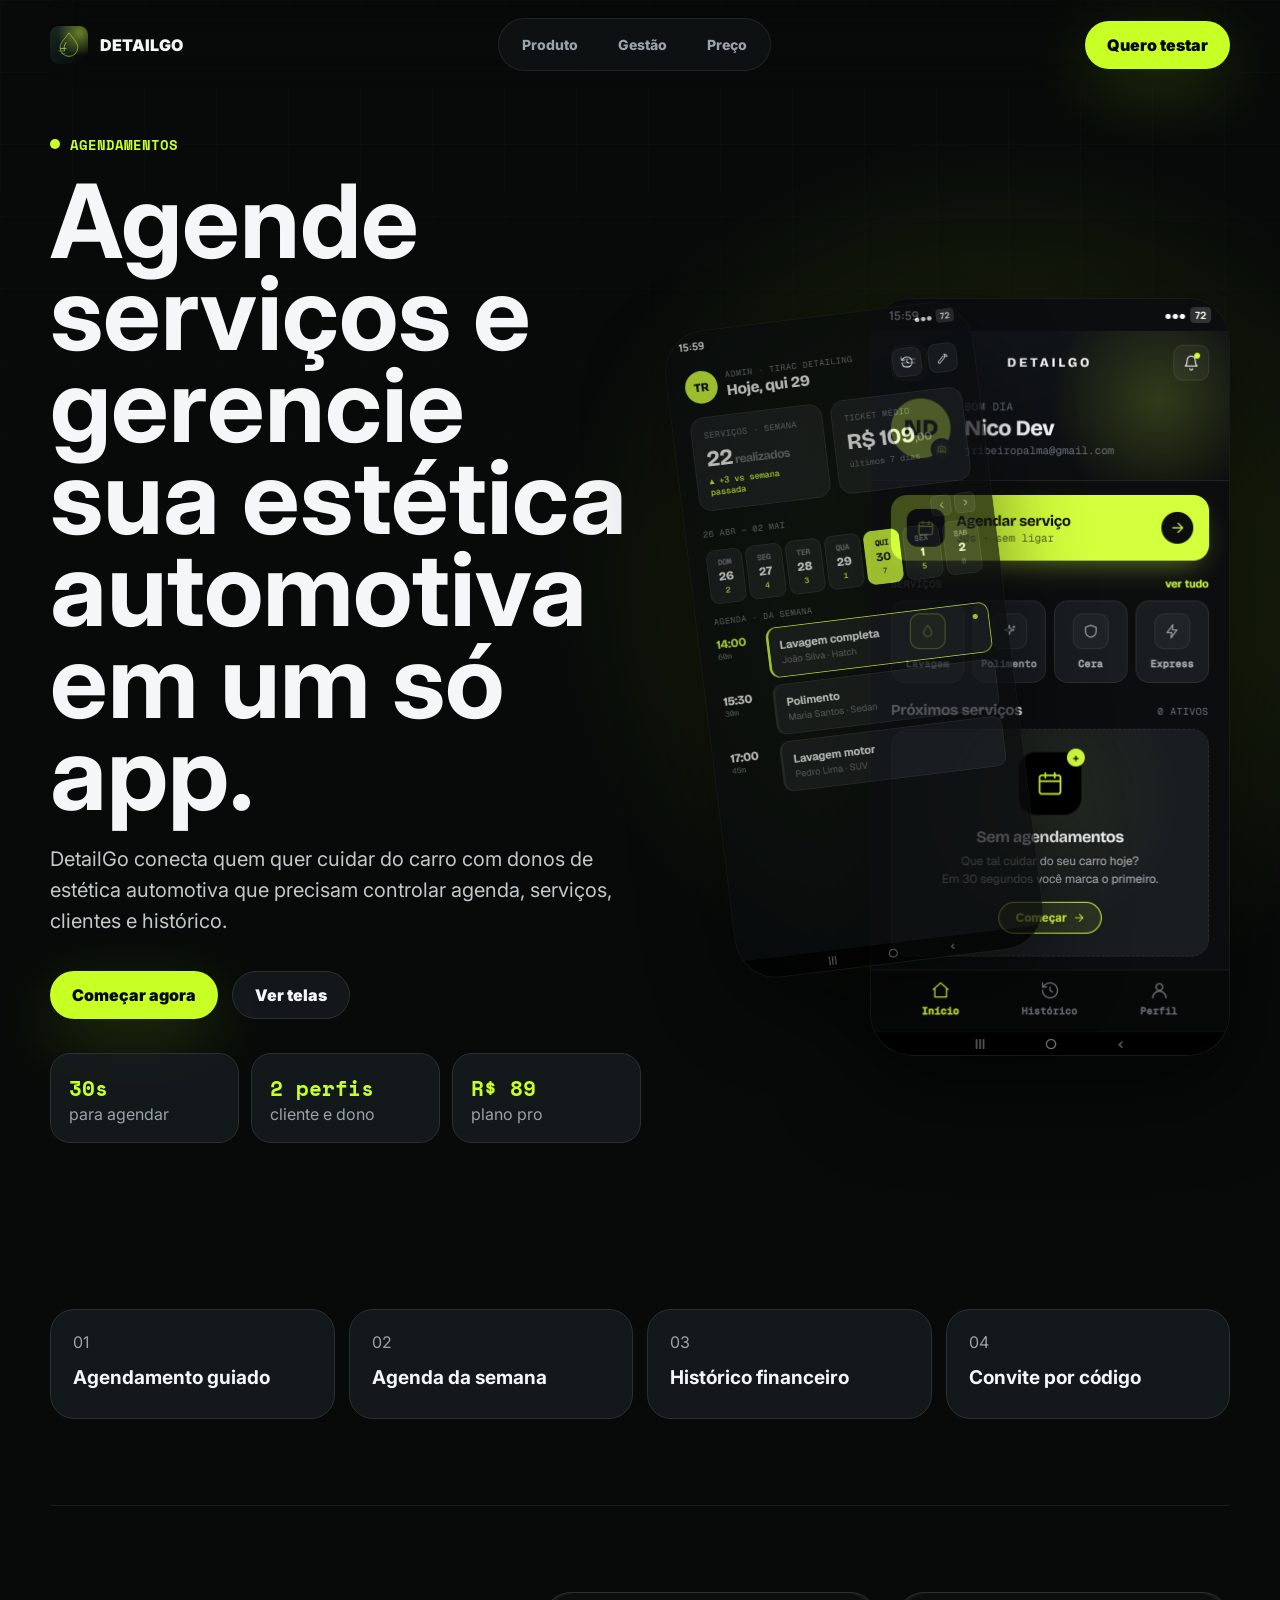
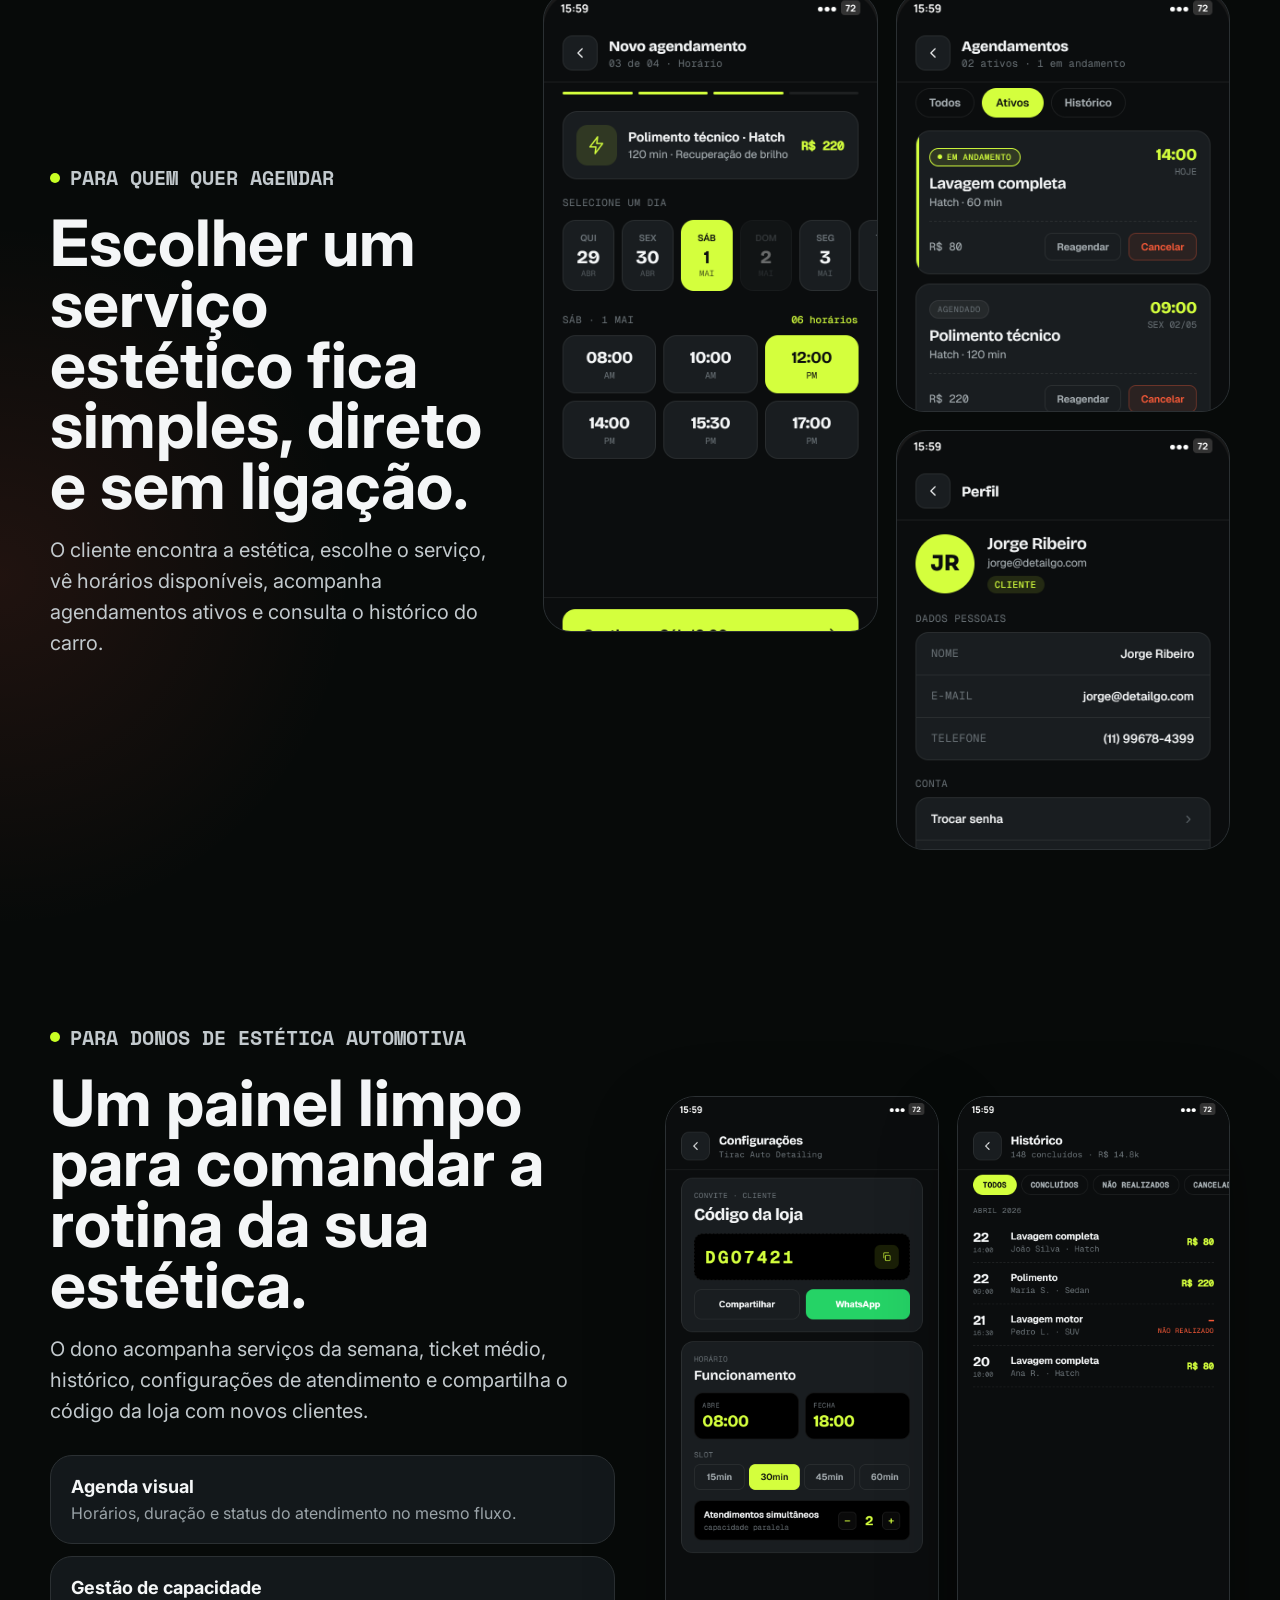
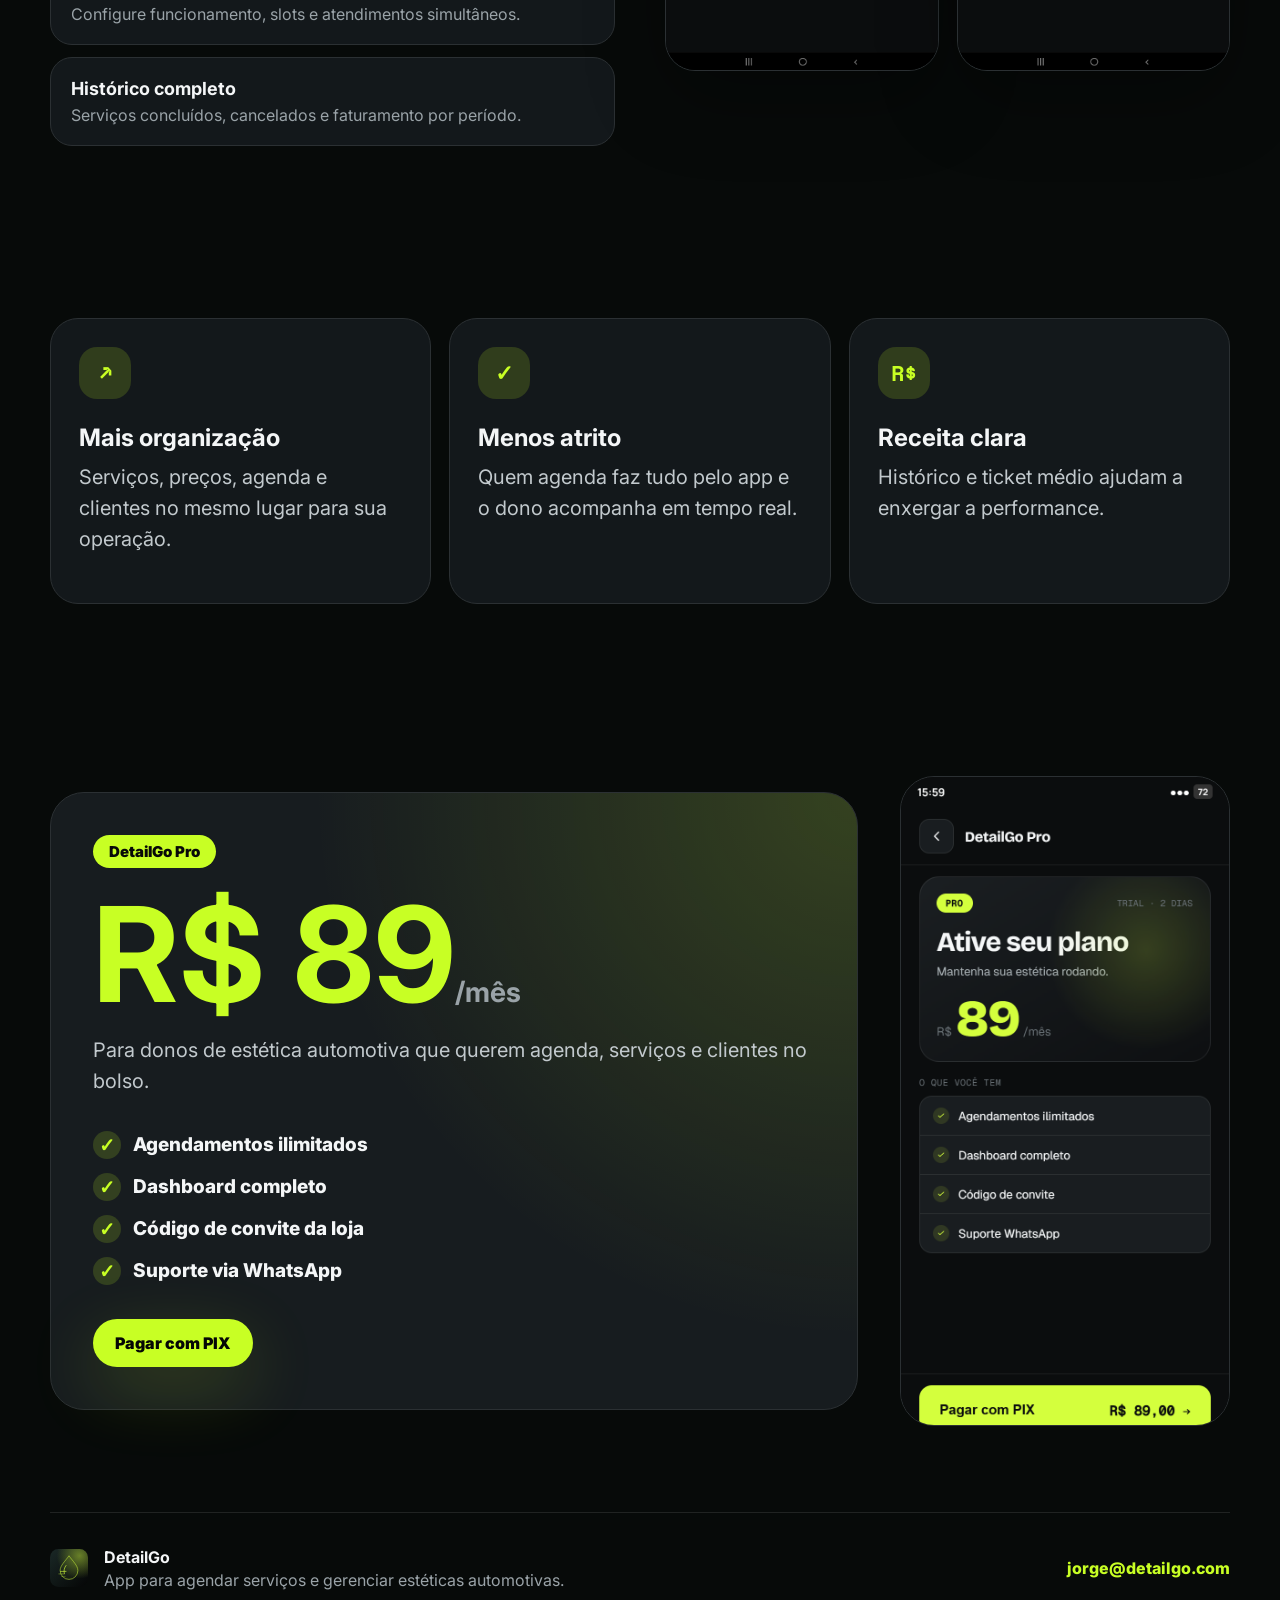
==== commit 3db0203e: "Improve rotating tag and badge contrast" ====
--- a/index.html
+++ b/index.html
@@ -35,13 +35,7 @@
         <div class="hero-copy">
           <p class="eyebrow rotating-eyebrow">
             <span class="dot"></span>
-            <span class="rotator" aria-label="estética automotiva, serviços, agendamentos, gestão e clientes">
-              <span>estética automotiva</span>
-              <span>serviços</span>
-              <span>agendamentos</span>
-              <span>gestão</span>
-              <span>clientes</span>
-            </span>
+            <span class="rotator" aria-live="polite">serviços</span>
           </p>
           <h1>Agende serviços e gerencie sua estética automotiva em um só app.</h1>
           <p class="lead">
@@ -195,5 +189,22 @@
       </div>
       <a href="mailto:jorge@detailgo.com">jorge@detailgo.com</a>
     </footer>
+    <script>
+      const rotator = document.querySelector(".rotator");
+      const terms = ["serviços", "agendamentos", "gestão", "clientes", "estética automotiva"];
+      let termIndex = 0;
+
+      if (rotator) {
+        window.setInterval(() => {
+          termIndex = (termIndex + 1) % terms.length;
+          rotator.classList.add("is-switching");
+
+          window.setTimeout(() => {
+            rotator.textContent = terms[termIndex];
+            rotator.classList.remove("is-switching");
+          }, 180);
+        }, 1800);
+      }
+    </script>
   </body>
 </html>
--- a/styles.css
+++ b/styles.css
@@ -170,65 +170,22 @@
 }
 
 .rotator {
-  position: relative;
-  display: inline-grid;
-  width: 20ch;
-  height: 1.45em;
-  overflow: hidden;
-}
-
-.rotator span {
-  grid-area: 1 / 1;
+  display: inline-block;
+  min-width: 20ch;
+  transition:
+    opacity 180ms ease,
+    transform 180ms ease;
+  white-space: nowrap;
+}
+
+.rotator.is-switching {
   opacity: 0;
-  transform: translateY(0.8em);
-  animation: rotateWords 10s infinite;
-  white-space: nowrap;
-}
-
-.rotator span:nth-child(2) {
-  animation-delay: 2s;
-}
-
-.rotator span:nth-child(3) {
-  animation-delay: 4s;
-}
-
-.rotator span:nth-child(4) {
-  animation-delay: 6s;
-}
-
-.rotator span:nth-child(5) {
-  animation-delay: 8s;
-}
-
-@keyframes rotateWords {
-  0%,
-  5% {
-    opacity: 0;
-    transform: translateY(0.8em);
-  }
-
-  10%,
-  18% {
-    opacity: 1;
-    transform: translateY(0);
-  }
-
-  23%,
-  100% {
-    opacity: 0;
-    transform: translateY(-0.8em);
-  }
+  transform: translateY(-0.45em);
 }
 
 @media (prefers-reduced-motion: reduce) {
-  .rotator span {
-    animation: none;
-  }
-
-  .rotator span:first-child {
-    opacity: 1;
-    transform: none;
+  .rotator {
+    transition: none;
   }
 }
 
@@ -498,6 +455,12 @@
   font-weight: 900;
 }
 
+.pricing-card .badge {
+  color: #080a08;
+  font-size: 15px;
+  line-height: 1;
+}
+
 .pricing h2 {
   color: var(--lime);
   font-size: clamp(72px, 12vw, 132px);
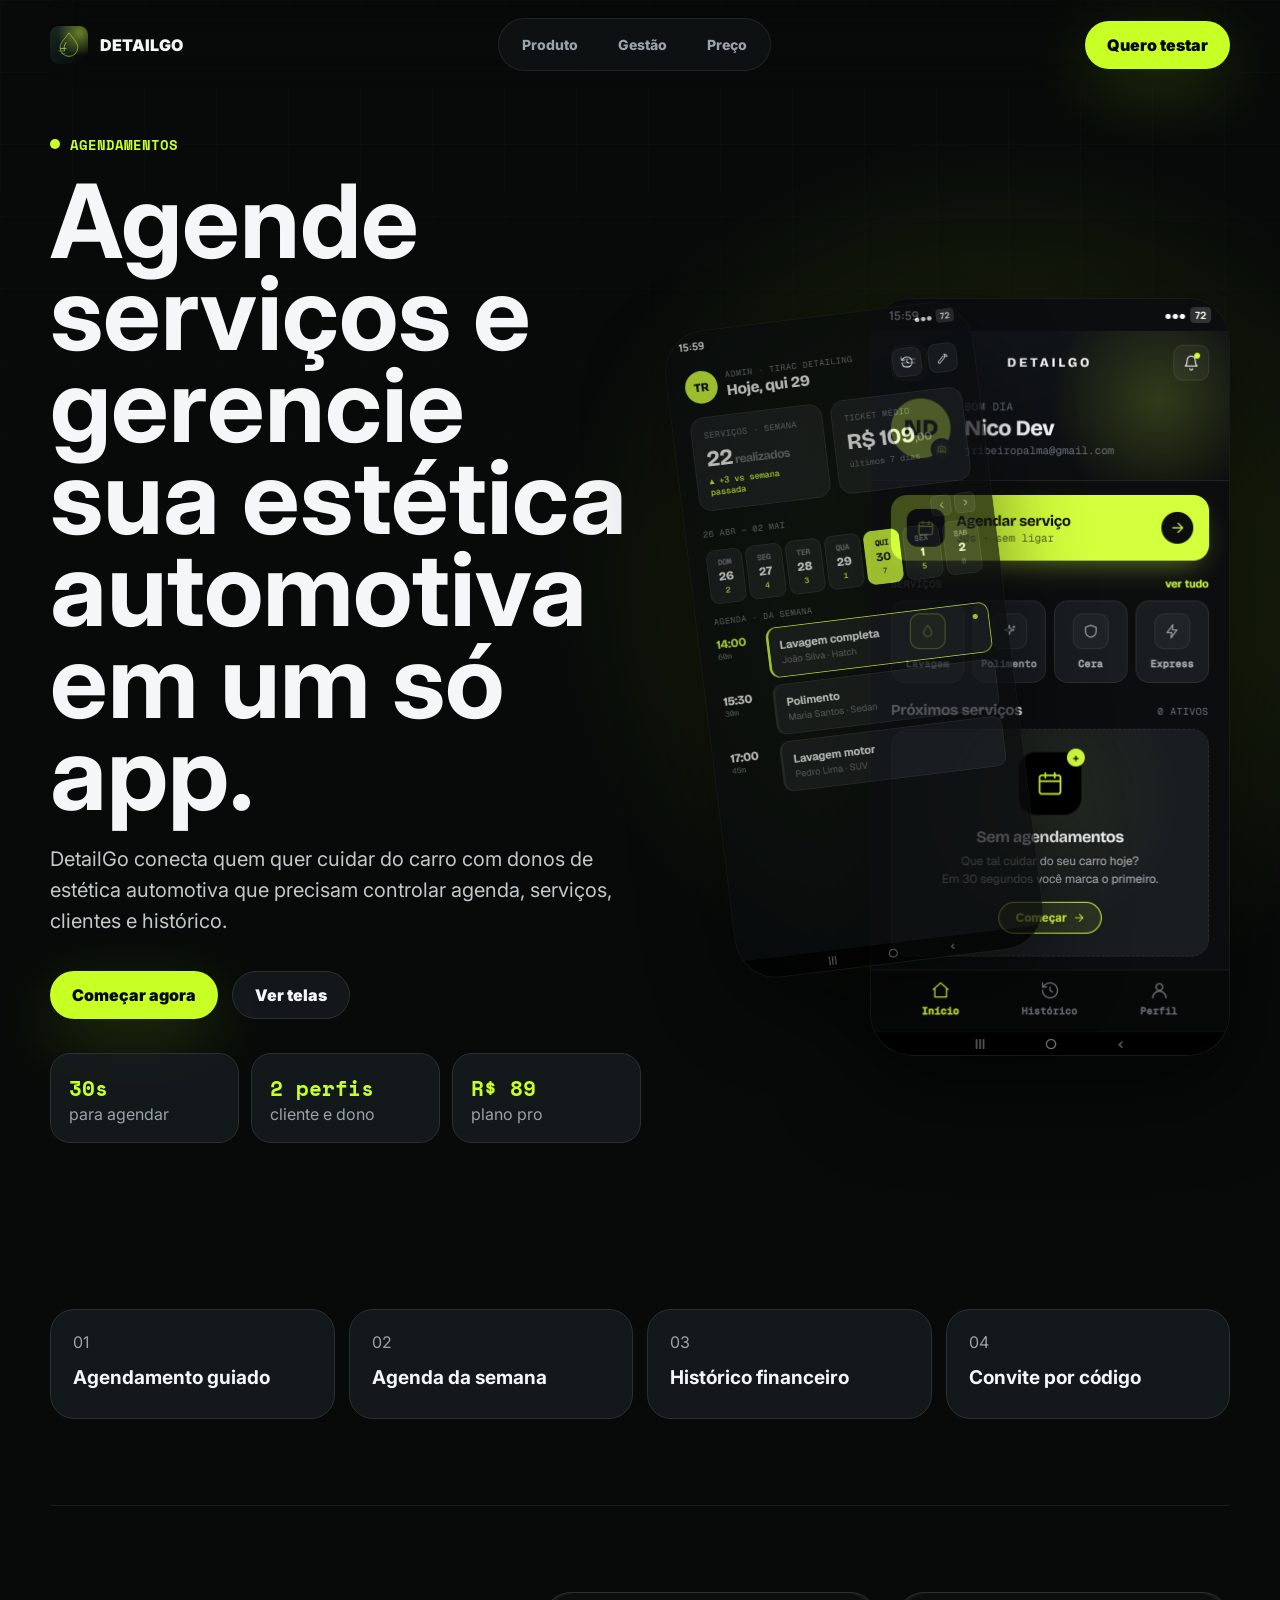
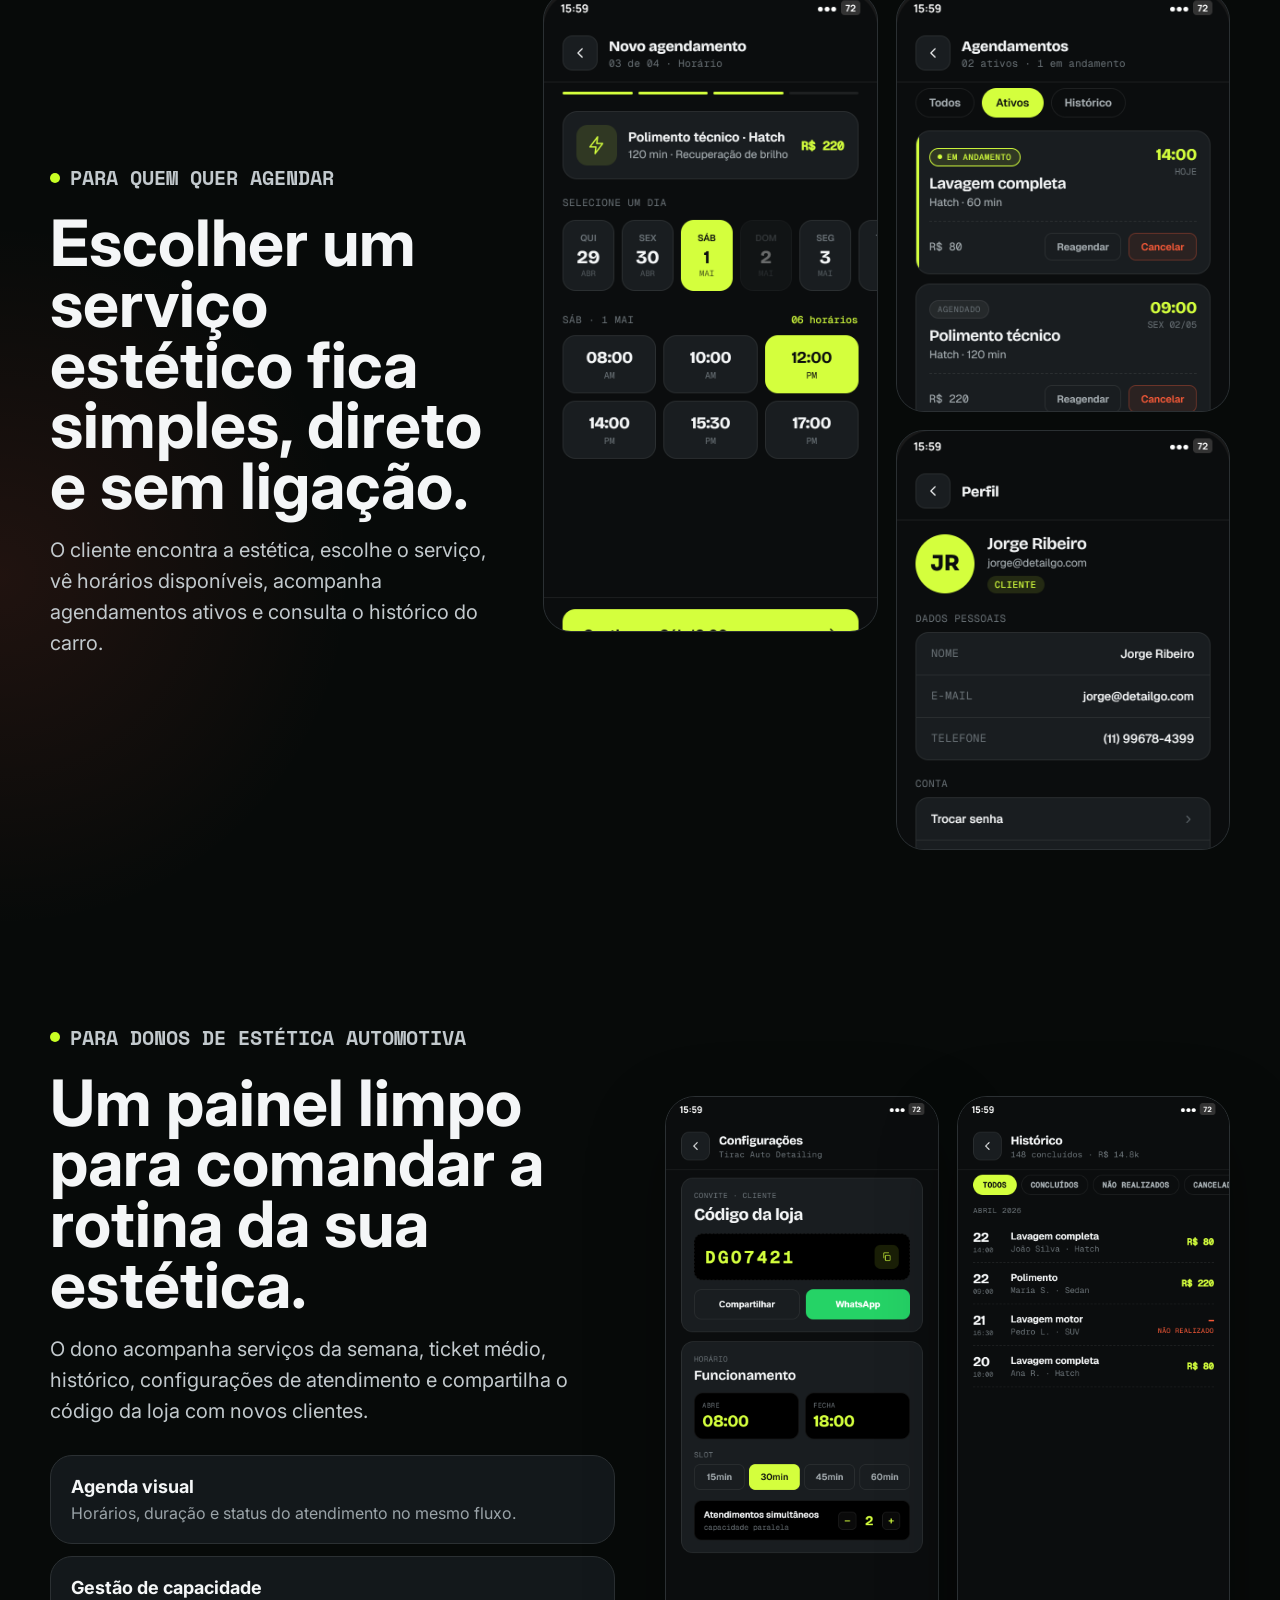
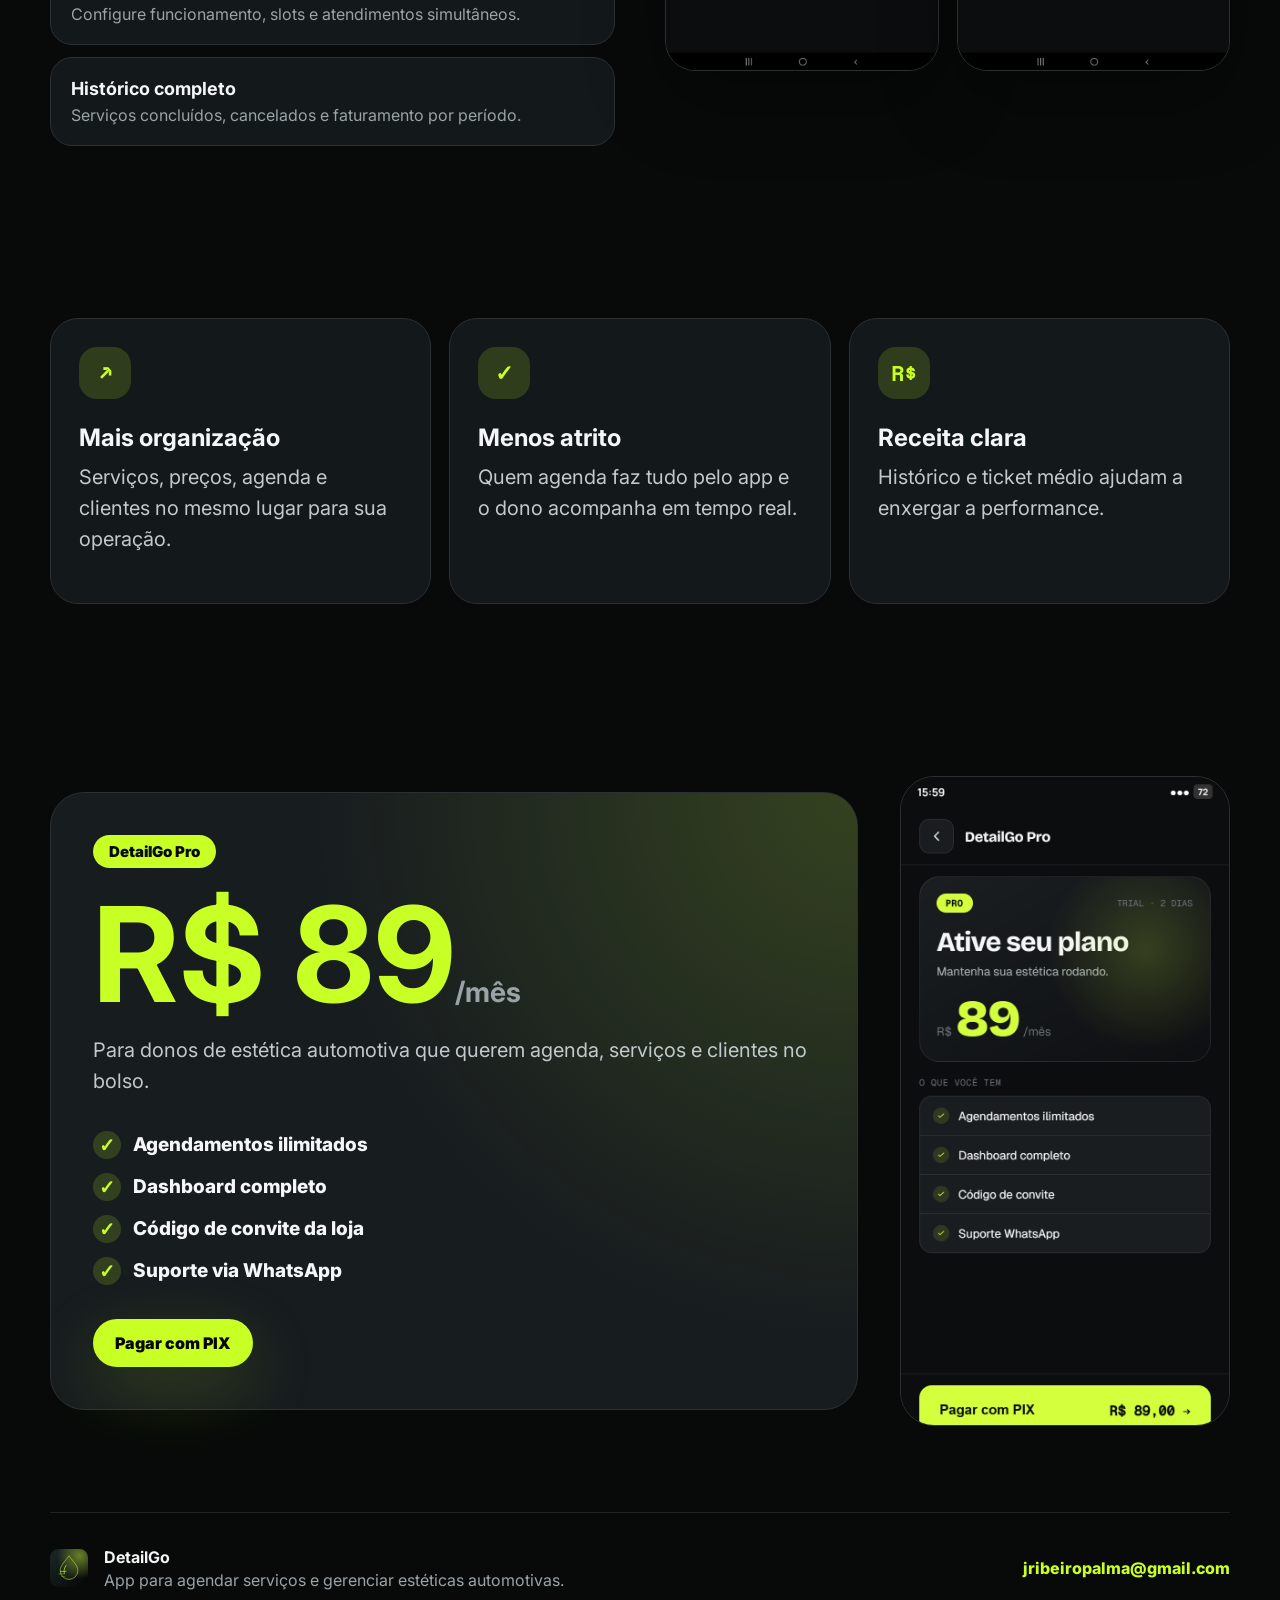
==== commit daae98d2: "Troca o e-mail de contato por um endereco que recebe jorge@detailgo.com nao existe. O dominio detail" ====
--- a/index.html
+++ b/index.html
@@ -27,7 +27,7 @@
         <a href="#gestao">Gestão</a>
         <a href="#preco">Preço</a>
       </nav>
-      <a class="nav-cta" href="mailto:jorge@detailgo.com">Quero testar</a>
+      <a class="nav-cta" href="mailto:jribeiropalma@gmail.com">Quero testar</a>
     </header>
 
     <main id="inicio">
@@ -43,7 +43,7 @@
             automotiva que precisam controlar agenda, serviços, clientes e histórico.
           </p>
           <div class="hero-actions">
-            <a class="button primary" href="mailto:jorge@detailgo.com">Começar agora</a>
+            <a class="button primary" href="mailto:jribeiropalma@gmail.com">Começar agora</a>
             <a class="button ghost" href="#produto">Ver telas</a>
           </div>
           <div class="metrics" aria-label="Resumo do produto">
@@ -173,7 +173,7 @@
             <li>Código de convite da loja</li>
             <li>Suporte via WhatsApp</li>
           </ul>
-          <a class="button primary" href="mailto:jorge@detailgo.com">Pagar com PIX</a>
+          <a class="button primary" href="mailto:jribeiropalma@gmail.com">Pagar com PIX</a>
         </div>
         <div class="price-phone">
           <img src="assets/admin-04-assinatura.png" alt="Tela de assinatura DetailGo Pro" />
@@ -187,7 +187,7 @@
         <strong>DetailGo</strong>
         <span>App para agendar serviços e gerenciar estéticas automotivas.</span>
       </div>
-      <a href="mailto:jorge@detailgo.com">jorge@detailgo.com</a>
+      <a href="mailto:jribeiropalma@gmail.com">jribeiropalma@gmail.com</a>
     </footer>
     <script>
       const rotator = document.querySelector(".rotator");
--- a/styles.css
+++ b/styles.css
@@ -854,3 +854,137 @@
     max-height: 500px;
   }
 }
+
+/* ─── Páginas de texto: privacidade, exclusão de conta, retorno do pagamento ─ */
+
+.doc {
+  max-width: 760px;
+  margin: 0 auto;
+  padding: 48px 20px 96px;
+}
+
+.doc h1 {
+  font-size: clamp(28px, 5vw, 40px);
+  line-height: 1.15;
+  margin: 0 0 8px;
+}
+
+.doc .doc-date {
+  color: var(--muted);
+  font-size: 14px;
+  margin: 0 0 40px;
+}
+
+.doc h2 {
+  font-size: clamp(19px, 3vw, 23px);
+  margin: 40px 0 12px;
+  padding-top: 24px;
+  border-top: 1px solid var(--line);
+}
+
+.doc h3 {
+  font-size: 17px;
+  margin: 24px 0 8px;
+}
+
+.doc p,
+.doc li {
+  color: var(--text);
+  line-height: 1.65;
+  font-size: 16px;
+}
+
+.doc ul {
+  padding-left: 20px;
+}
+
+.doc li {
+  margin-bottom: 8px;
+}
+
+.doc a {
+  color: var(--lime);
+}
+
+.doc strong {
+  color: #fff;
+}
+
+.doc table {
+  width: 100%;
+  border-collapse: collapse;
+  margin: 16px 0;
+  font-size: 15px;
+}
+
+.doc th,
+.doc td {
+  text-align: left;
+  padding: 10px 12px;
+  border-bottom: 1px solid var(--line);
+  vertical-align: top;
+}
+
+.doc th {
+  color: var(--muted);
+  font-weight: 600;
+  font-size: 13px;
+  text-transform: uppercase;
+  letter-spacing: 0.04em;
+}
+
+/* Destaque para o que o app NÃO faz — é a parte que as pessoas menos esperam. */
+.doc .nota {
+  background: var(--panel);
+  border: 1px solid var(--line);
+  border-left: 3px solid var(--lime);
+  border-radius: 10px;
+  padding: 16px 18px;
+  margin: 20px 0;
+}
+
+.doc .nota p:last-child {
+  margin-bottom: 0;
+}
+
+.doc .voltar {
+  display: inline-block;
+  margin-bottom: 28px;
+  color: var(--muted);
+  text-decoration: none;
+  font-size: 14px;
+}
+
+.doc .voltar:hover {
+  color: var(--lime);
+}
+
+/* Retorno do pagamento: mensagem curta e centrada, sem rolagem. */
+.aviso {
+  min-height: 70vh;
+  display: flex;
+  flex-direction: column;
+  align-items: center;
+  justify-content: center;
+  text-align: center;
+  gap: 14px;
+  padding: 40px 20px;
+}
+
+.aviso .marca {
+  width: 56px;
+  height: 56px;
+  margin-bottom: 8px;
+}
+
+.aviso h1 {
+  font-size: clamp(24px, 5vw, 34px);
+  margin: 0;
+}
+
+.aviso p {
+  color: var(--muted);
+  max-width: 440px;
+  line-height: 1.6;
+  margin: 0;
+}
